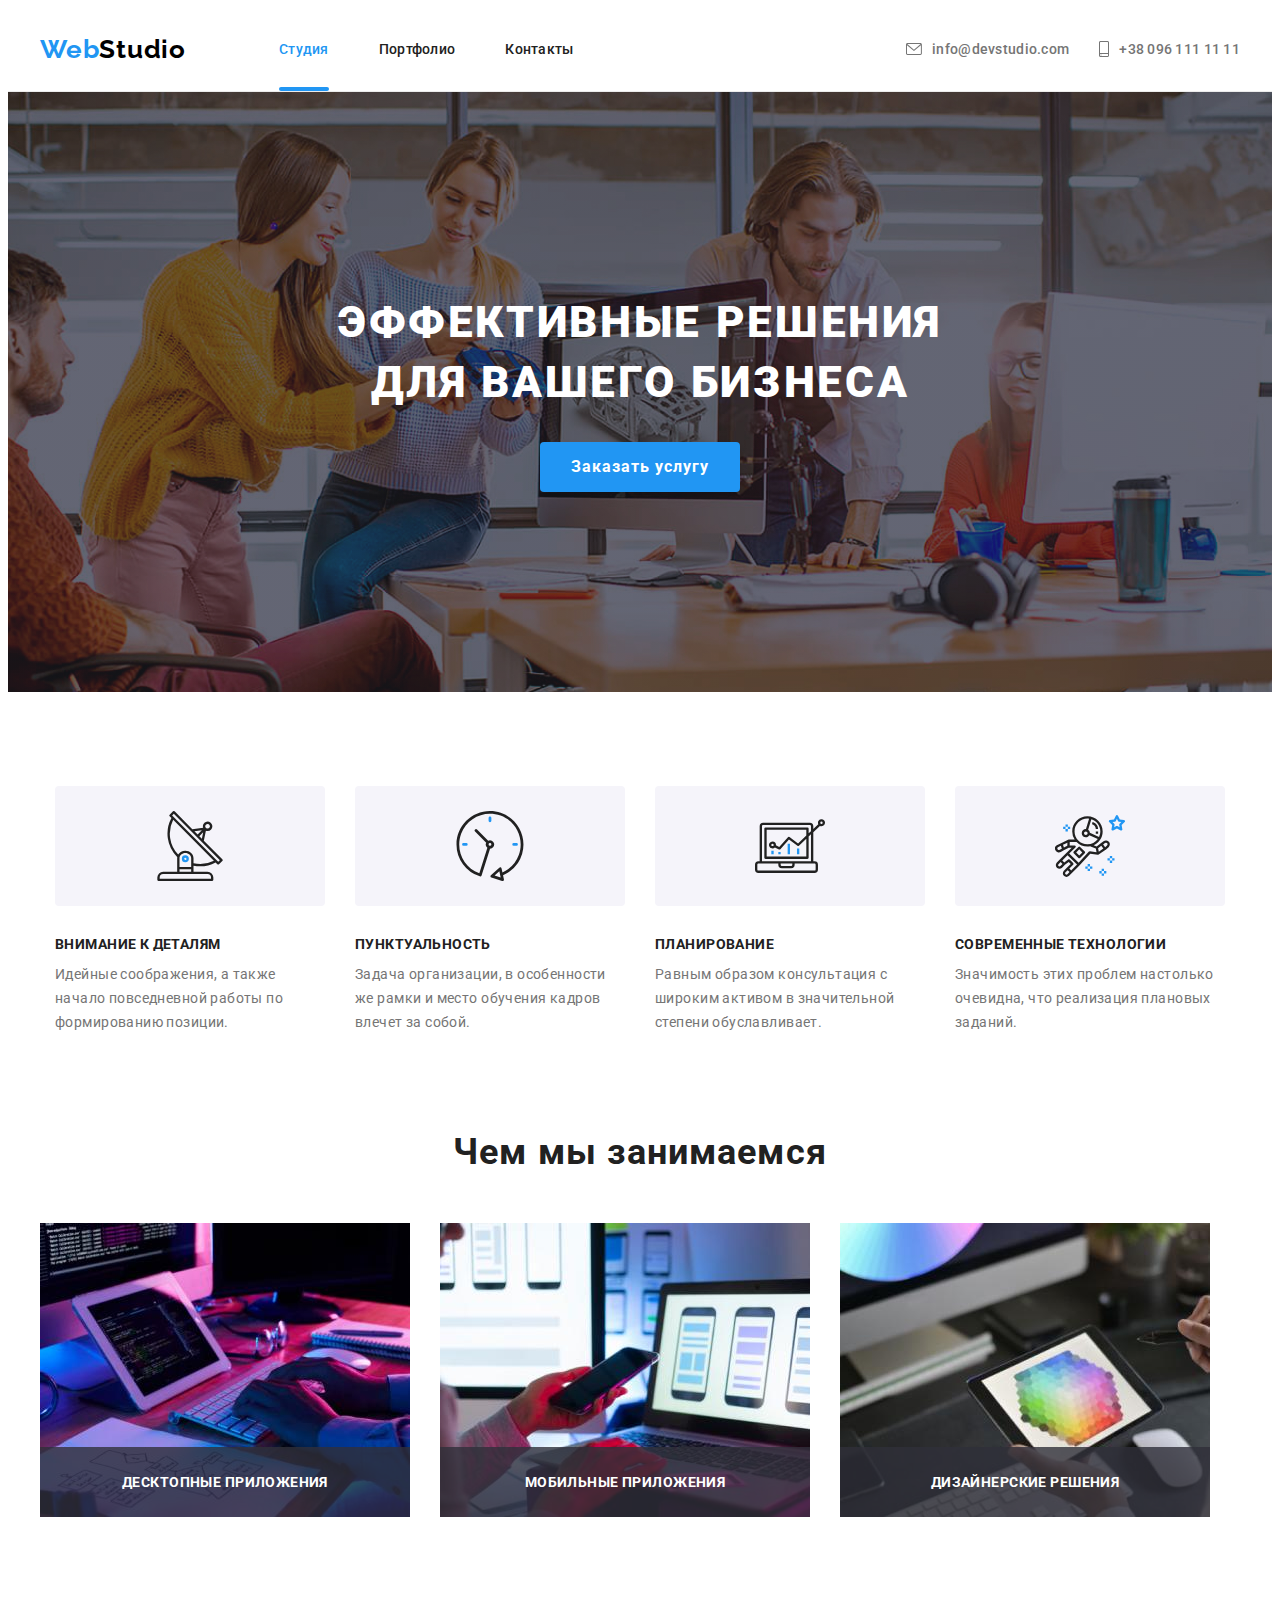
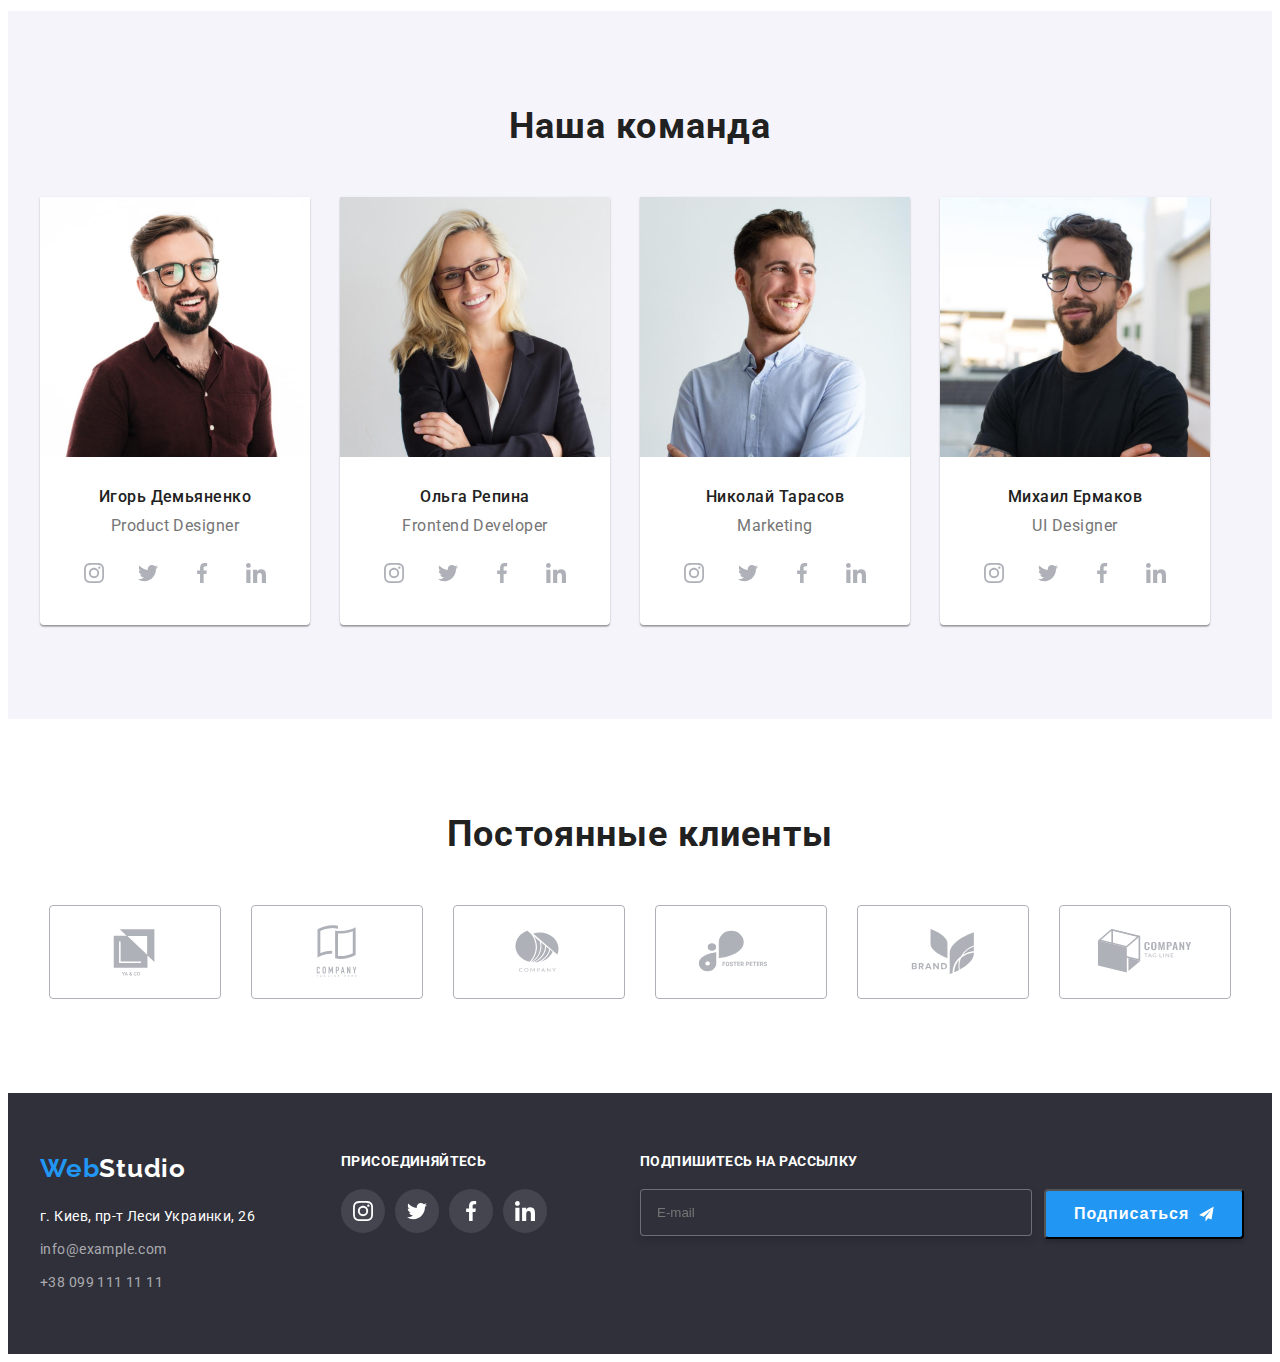
==== index.html @ 63d99872 "Initial commit" ====
<!DOCTYPE html>
<html lang="ru">
  <head>
    <meta charset="UTF-8" />
    <meta http-equiv="X-UA-Compatible" content="IE=edge" />
    <meta name="viewport" content="width=device-width, initial-scale=1.0" />
    <!--Normalize start-->
    <link
      rel="stylesheet"
      href="https://cdnjs.cloudflare.com/ajax/libs/modern-normalize/1.1.0/modern-normalize.min.css"
      integrity="sha512-wpPYUAdjBVSE4KJnH1VR1HeZfpl1ub8YT/NKx4PuQ5NmX2tKuGu6U/JRp5y+Y8XG2tV+wKQpNHVUX03MfMFn9Q=="
      crossorigin="anonymous"
      referrerpolicy="no-referrer"
    />
    <!--Normalize end-->
    <!--Fonts start-->
    <link rel="preconnect" href="https://fonts.googleapis.com" />
    <link rel="preconnect" href="https://fonts.gstatic.com" crossorigin />
    <link
      href="https://fonts.googleapis.com/css2?family=Raleway:wght@700&family=Roboto:wght@400;500;700;900&display=swap"
      rel="stylesheet"
    />
    <link rel="stylesheet" href="./css/styles.css" />
    <!--Fonts end-->
    <title>Студия</title>
  </head>

  <body data-page>
    <header class="header" data-header>
      <div class="container header-container">
        <!--Шапка сайта-->
        <a class="logo link" href=""
          ><span>Web</span><span class="header-logo-cl">Studio</span></a
        >

        <nav class="header-nav">
          <ul class="header-list list">
            <li class="header-item">
              <a class="header-link header-link-current link" href="#studio"
                >Студия</a
              >
            </li>
            <li class="header-item">
              <a class="header-link link" href="./portfolio.html">Портфолио</a>
            </li>
            <li class="header-item">
              <a class="header-link link" href="#contacts">Контакты</a>
            </li>
          </ul>
        </nav>

        <ul class="header-cont-list list">
          <li class="contact item">
            <a
              href="mailto:info@devstudio.com"
              class="contact link header-link"
            >
              <svg class="header-mail-icon" width="16" height="12">
                <use href="./images/icons..svg#mail"></use>
              </svg>
              info@devstudio.com
            </a>
          </li>

          <li class="contact item">
            <a href="tel:++380961111111" class="contact link header-link">
              <svg class="header-mail-icon" width="10" height="16">
                <use href="./images/icons..svg#phone"></use>
              </svg>
              +38 096 111 11 11
            </a>
          </li>
        </ul>
      </div>
    </header>

    <!-- уникальный контент сайта -->
    <main>
      <!--Секция Герой-->
      <section class="hero">
        <div class="container hero-container">
          <h1 class="main-title" id="studio">
            Эффективные решения <br />
            для вашего бизнеса
          </h1>
          <button class="hero-btn btn" type="button" data-modal-open>
            Заказать услугу
          </button>
        </div>
      </section>

      <section class="peculiarities">
        <div class="container peculiarities-container">
          <h2 class="peculiarities-title visually-hidden" id="portfolio">
            Список отличий
          </h2>

          <!-- Иконки -->
          <ul class="list peculiarities-list-icon">
            <li class="peculiarities-item-icon">
              <a
                class="link peculiarities-link"
                href=""
                target="_blank"
                rel="noopener noreferrer"
                aria-label="antenna"
              >
                <svg class="peculiarities-icon" width="70" height="70">
                  <use href="./images/icons..svg#antenna"></use>
                </svg>
              </a>

              <div class="peculiartes-item-txt">
                <h3 class="peculiarities-subtitle">Внимание к деталям</h3>
                <p class="peculiarities-desc">
                  Идейные соображения, а также начало повседневной работы по
                  формированию позиции.
                </p>
              </div>
            </li>

            <li class="peculiarities-item-icon">
              <a
                class="link peculiarities-link"
                href=""
                target="_blank"
                rel="noopener noreferrer"
                aria-label="clock"
              >
                <svg class="peculiarities-icon" width="70" height="70">
                  <use href="./images/icons..svg#clock"></use>
                </svg>
              </a>

              <div class="peculiartes-item-txt">
                <h3 class="peculiarities-subtitle">Пунктуальность</h3>
                <p class="peculiarities-desc">
                  Задача организации, в особенности же рамки и место обучения
                  кадров влечет за собой.
                </p>
              </div>
            </li>

            <li class="peculiarities-item-icon">
              <a
                class="link peculiarities-link"
                href=""
                target="_blank"
                rel="noopener noreferrer"
                aria-label="diagram"
              >
                <svg class="peculiarities-icon" width="70" height="70">
                  <use href="./images/icons..svg#diagram"></use>
                </svg>
              </a>

              <div class="peculiartes-item-txt">
                <h3 class="peculiarities-subtitle">Планирование</h3>
                <p class="peculiarities-desc">
                  Равным образом консультация с широким активом в значительной
                  степени обуславливает.
                </p>
              </div>
            </li>

            <li class="peculiarities-item-icon">
              <a
                class="link peculiarities-link"
                href=""
                target="_blank"
                rel="noopener noreferrer"
                aria-label="astronaut"
              >
                <svg class="peculiarities-icon" width="70" height="70">
                  <use href="./images/icons..svg#astronaut"></use>
                </svg>
              </a>

              <div>
                <ul
                  class="peculiartes-item-txt peculiarities-list list peculiarities-item"
                >
                  <li class="peculiarities-item">
                    <h3 class="peculiarities-subtitle">
                      Современные технологии
                    </h3>
                    <p class="peculiarities-desc">
                      Значимость этих проблем настолько очевидна, что реализация
                      плановых заданий.
                    </p>
                  </li>
                </ul>
              </div>
            </li>
          </ul>
          <!-- Иконки -->

          <ul class="peculiarities-list list">
            <li class="peculiarities-item"></li>
            <li class="peculiarities-item"></li>
            <li class="peculiarities-item"></li>
            <li class="peculiarities-item"></li>
          </ul>
        </div>
      </section>

      <section class="about">
        <div class="container">
          <h2 class="about-title">Чем мы занимаемся</h2>

          <ul class="about-list list">
            <li class="about-item">
              <a href="">
                <img
                  class="about-img"
                  src="./images/img_1.jpg"
                  alt="мужские руки пишут код програмирования на планшете с помощью клавиатуры"
                  width="370"
                />

                <div class="about-overlay">
                  <p class="about-overlay-text">ДЕСКТОПНЫЕ ПРИЛОЖЕНИЯ</p>
                </div>
              </a>
            </li>
            <li class="about-item">
              <a href="">
                <img
                  class="about-img"
                  src="./images/img_2.jpg"
                  alt="девушка держит телефон и проверяет адптивность мобильного приложения"
                  width="370"
                />

                <div class="about-overlay">
                  <p class="about-overlay-text">МОБИЛЬНЫЕ ПРИЛОЖЕНИЯ</p>
                </div>
              </a>
            </li>
            <li class="about-item">
              <a href="">
                <img
                  class="about-img"
                  src="./images/img_3.jpg"
                  alt="женские руки держат планшет с отображением на экране цветовой гаммы"
                  width="370"
                />

                <div class="about-overlay">
                  <p class="about-overlay-text">ДИЗАЙНЕРСКИЕ РЕШЕНИЯ</p>
                </div>
              </a>
            </li>
          </ul>
        </div>
      </section>
    </main>

    <!--Наша команда-->
    <section class="team">
      <div class="container">
        <h2 class="team-title" id="contacts">Наша команда</h2>
        <ul class="team-list list">
          <li class="team-item">
            <img
              class="team-img"
              src="./images/igor_demianenko.jpg"
              alt="Мужчина с темными волосами с  бородой и в очках в красной рубашке"
              width="270"
            />
            <div class="team-item-txt">
              <h3 class="team-subtitle">Игорь Демьяненко</h3>
              <p class="team-desc" lang="en">Product Designer</p>
              <ul class="socials list">
                <li class="socials-item">
                  <a
                    class="socials-link link"
                    href=""
                    target="_blank"
                    rel="noopener noreferrer"
                    aria-label="instagram"
                  >
                    <svg class="socials-icon" width="20" height="20">
                      <use href="./images/icons..svg#instagram"></use>
                    </svg>
                  </a>
                </li>
                <li class="socials-item">
                  <a
                    class="socials-link link"
                    href=""
                    target="_blank"
                    rel="noopener noreferrer"
                    aria-label="twitter"
                  >
                    <svg class="socials-icon" width="20" height="20">
                      <use href="./images/icons..svg#twitter"></use>
                    </svg>
                  </a>
                </li>
                <li class="socials-item">
                  <a
                    class="socials-link link"
                    href=""
                    target="_blank"
                    rel="noopener noreferrer"
                    aria-label="facebook"
                  >
                    <svg class="socials-icon" width="20" height="20">
                      <use href="./images/icons..svg#facebook"></use>
                    </svg>
                  </a>
                </li>
                <li class="socials-item">
                  <a
                    class="socials-link link"
                    href=""
                    target="_blank"
                    rel="noopener noreferrer"
                    aria-label="linkedin"
                  >
                    <svg class="socials-icon" width="20" height="20">
                      <use href="./images/icons..svg#linkedin"></use>
                    </svg>
                  </a>
                </li>
              </ul>
            </div>
          </li>
          <li class="team-item">
            <img
              class="team-img"
              src="./images/olga_repina.jpg"
              alt="Красивая девушка блондинка в очках и в черном пиджаке"
              width="270"
            />
            <div class="team-item-txt">
              <h3 class="team-subtitle">Ольга Репина</h3>
              <p class="team-desc" lang="en">Frontend Developer</p>
              <ul class="socials list">
                <li class="socials-item">
                  <a
                    class="socials-link link"
                    href=""
                    target="_blank"
                    rel="noopener noreferrer"
                    aria-label="instagram"
                  >
                    <svg class="socials-icon" width="20" height="20">
                      <use href="./images/icons..svg#instagram"></use>
                    </svg>
                  </a>
                </li>
                <li class="socials-item">
                  <a
                    class="socials-link link"
                    href=""
                    target="_blank"
                    rel="noopener noreferrer"
                    aria-label="twitter"
                  >
                    <svg class="socials-icon" width="20" height="20">
                      <use href="./images/icons..svg#twitter"></use>
                    </svg>
                  </a>
                </li>
                <li class="socials-item">
                  <a
                    class="socials-link link"
                    href=""
                    target="_blank"
                    rel="noopener noreferrer"
                    aria-label="facebook"
                  >
                    <svg class="socials-icon" width="20" height="20">
                      <use href="./images/icons..svg#facebook"></use>
                    </svg>
                  </a>
                </li>
                <li class="socials-item">
                  <a
                    class="socials-link link"
                    href=""
                    target="_blank"
                    rel="noopener noreferrer"
                    aria-label="linkedin"
                  >
                    <svg class="socials-icon" width="20" height="20">
                      <use href="./images/icons..svg#linkedin"></use>
                    </svg>
                  </a>
                </li>
              </ul>
            </div>
          </li>

          <li class="team-item">
            <img
              class="team-img"
              src="./images/nikoly_tarasov.jpg"
              alt="Мужчина с темными волосами в светлой рубашке "
              width="270"
            />
            <div class="team-item-txt">
              <h3 class="team-subtitle">Николай Тарасов</h3>
              <p class="team-desc" lang="en">Marketing</p>
              <ul class="socials list">
                <li class="socials-item">
                  <a
                    class="socials-link link"
                    href=""
                    target="_blank"
                    rel="noopener noreferrer"
                    aria-label="instagram"
                  >
                    <svg class="socials-icon" width="20" height="20">
                      <use href="./images/icons..svg#instagram"></use>
                    </svg>
                  </a>
                </li>
                <li class="socials-item">
                  <a
                    class="socials-link link"
                    href=""
                    target="_blank"
                    rel="noopener noreferrer"
                    aria-label="twitter"
                  >
                    <svg class="socials-icon" width="20" height="20">
                      <use href="./images/icons..svg#twitter"></use>
                    </svg>
                  </a>
                </li>
                <li class="socials-item">
                  <a
                    class="socials-link link"
                    href=""
                    target="_blank"
                    rel="noopener noreferrer"
                    aria-label="facebook"
                  >
                    <svg class="socials-icon" width="20" height="20">
                      <use href="./images/icons..svg#facebook"></use>
                    </svg>
                  </a>
                </li>
                <li class="socials-item">
                  <a
                    class="socials-link link"
                    href=""
                    target="_blank"
                    rel="noopener noreferrer"
                    aria-label="linkedin"
                  >
                    <svg class="socials-icon" width="20" height="20">
                      <use href="./images/icons..svg#linkedin"></use>
                    </svg>
                  </a>
                </li>
              </ul>
            </div>
          </li>

          <li class="team-item">
            <img
              class="team-img"
              src="./images/mikhail_ermakov.jpg"
              alt="Мужчина с темными волосами с  бородой и в очках в черной футболке"
              width="270"
            />
            <div class="team-item-txt">
              <h3 class="team-subtitle">Михаил Ермаков</h3>
              <p class="team-desc" lang="en">UI Designer</p>
              <ul class="socials list">
                <li class="socials-item">
                  <a
                    class="socials-link link"
                    href=""
                    target="_blank"
                    rel="noopener noreferrer"
                    aria-label="instagram"
                  >
                    <svg class="socials-icon" width="20" height="20">
                      <use href="./images/icons..svg#instagram"></use>
                    </svg>
                  </a>
                </li>
                <li class="socials-item">
                  <a
                    class="socials-link link"
                    href=""
                    target="_blank"
                    rel="noopener noreferrer"
                    aria-label="twitter"
                  >
                    <svg class="socials-icon" width="20" height="20">
                      <use href="./images/icons..svg#twitter"></use>
                    </svg>
                  </a>
                </li>
                <li class="socials-item">
                  <a
                    class="socials-link link"
                    href=""
                    target="_blank"
                    rel="noopener noreferrer"
                    aria-label="facebook"
                  >
                    <svg class="socials-icon" width="20" height="20">
                      <use href="./images/icons..svg#facebook"></use>
                    </svg>
                  </a>
                </li>
                <li class="socials-item">
                  <a
                    class="socials-link link"
                    href=""
                    target="_blank"
                    rel="noopener noreferrer"
                    aria-label="linkedin"
                  >
                    <svg class="socials-icon" width="20" height="20">
                      <use href="./images/icons..svg#linkedin"></use>
                    </svg>
                  </a>
                </li>
              </ul>
            </div>
          </li>
        </ul>
      </div>
    </section>

    <!-- Клиенты -->

    <section class="clients">
      <div class="container container-clients">
        <h2 class="clients">Постоянные клиенты</h2>
        <ul class="list clients-list">
          <li class="clients-item">
            <a
              class="link clients-link"
              href=""
              target="_blank"
              rel="noopener noreferrer"
              aria-label="logo-1"
            >
              <svg class="clients-icon" width="106" height="60">
                <use href="./images/icons..svg#logo-1"></use>
              </svg>
            </a>
          </li>
          <li class="clients-item">
            <a
              class="link clients-link"
              href=""
              target="_blank"
              rel="noopener noreferrer"
              aria-label="logo-2"
            >
              <svg class="clients-icon" width="106" height="60">
                <use href="./images/icons..svg#logo-2"></use>
              </svg>
            </a>
          </li>
          <li class="clients-item">
            <a
              class="link clients-link"
              href=""
              target="_blank"
              rel="noopener noreferrer"
              aria-label="logo-3"
            >
              <svg class="clients-icon" width="106" height="60">
                <use href="./images/icons..svg#logo-3"></use>
              </svg>
            </a>
          </li>
          <li class="clients-item">
            <a
              class="link clients-link"
              href=""
              target="_blank"
              rel="noopener noreferrer"
              aria-label="logo-4"
            >
              <svg class="clients-icon" width="106" height="60">
                <use href="./images/icons..svg#logo-4"></use>
              </svg>
            </a>
          </li>
          <li class="clients-item">
            <a
              class="link clients-link"
              href=""
              target="_blank"
              rel="noopener noreferrer"
              aria-label="logo-5"
            >
              <svg class="clients-icon" width="106" height="60">
                <use href="./images/icons..svg#logo-5"></use>
              </svg>
            </a>
          </li>
          <li class="clients-item">
            <a
              class="link clients-link"
              href=""
              target="_blank"
              rel="noopener noreferrer"
              aria-label="logo-6"
            >
              <svg class="clients-icon" width="106" height="60">
                <use href="./images/icons..svg#logo-6"></use>
              </svg>
            </a>
          </li>
        </ul>
      </div>
    </section>

    <footer class="footer">
      <div class="container footer-section">
        <div>
          <a class="footer-logo link" href=""
            ><span>Web</span><span class="footer-logo-cl">Studio</span></a
          >
          <address class="footer-list">
            <a
              class="footer-link link"
              href="https://goo.gl/maps/1XbCnB5rJUPerfFG8"
              target="_blank"
              rel="noopener noreferrer"
              title="Увидеть на гугл карте"
              >г. Киев, пр-т Леси Украинки, 26</a
            >

            <div class="footer-mail">
              <a
                class="link footer-mail-margin"
                href="mailto:info@example.com"
                title="Отправить электронное письмо"
                >info@example.com</a
              >
            </div>

            <a
              class="footer-phone link"
              href="tel:++380991111111"
              title="Позвонить"
              >+38 099 111 11 11</a
            >
          </address>
        </div>

        <div class="join">
          <p class="join-txt">Присоединяйтесь</p>

          <div class="footer-icon">
            <ul class="socials list">
              <li class="socials-item">
                <a
                  class="footer-socials-link link"
                  href=""
                  target="_blank"
                  rel="noopener noreferrer"
                  aria-label="instagram"
                >
                  <svg class="footer-socials-icon" width="20" height="20">
                    <use href="./images/icons..svg#instagram"></use>
                  </svg>
                </a>
              </li>
              <li class="socials-item">
                <a
                  class="footer-socials-link socials-twitter link"
                  href=""
                  target="_blank"
                  rel="noopener noreferrer"
                  aria-label="twitter"
                >
                  <svg class="socials-icon" width="20" height="20">
                    <use href="./images/icons..svg#twitter"></use>
                  </svg>
                </a>
              </li>
              <li class="socials-item">
                <a
                  class="footer-socials-link link"
                  href=""
                  target="_blank"
                  rel="noopener noreferrer"
                  aria-label="facebook"
                >
                  <svg class="socials-icon" width="20" height="20">
                    <use href="./images/icons..svg#facebook"></use>
                  </svg>
                </a>
              </li>
              <li class="socials-item">
                <a
                  class="footer-socials-link link"
                  href=""
                  target="_blank"
                  rel="noopener noreferrer"
                  aria-label="linkedin"
                >
                  <svg class="socials-icon" width="20" height="20">
                    <use href="./images/icons..svg#linkedin"></use>
                  </svg>
                </a>
              </li>
            </ul>
          </div>
        </div>

        <form class="footer-subscribe-main">
          <p class="subscribe-text">Подпишитесь на рассылку</p>
          <span class="footer-subscribe-wrp">
            <label class="footer-subscribe-label">
              <input
                class="footer-subscribe-input"
                type="email"
                placeholder="E-mail"
              />
            </label>
            <button class="footer-btn" type="submit">
              Подписаться
              <svg class="footer-sibcribe-icon" width="24" height="24">
                <use href="./images/icons..svg#telegram"></use>
              </svg>
            </button>
          </span>
        </form>
      </div>
    </footer>

    <!-- Modal window -->
    <div class="backdrop is-hidden" data-modal>
      <div class="modal">
        <button class="modal-btn" type="button" data-modal-close>
          <svg class="modal-btn-icon" width="18" height="18">
            <use href="./images/icons..svg#icon-close"></use>
          </svg>
        </button>

        <form class="register-form">
          <strong class="register-form-title"
            >Оставьте свои данные, мы вам перезвоним</strong
          >
          <div class="register-form-group" role="group">
            <label class="register-form-wrap">
              <span class="register-form-label">Имя</span>
              <input class="register-form-input" type="text" />
              <svg class="register-form-icon" width="18" height="18">
                <use href="./images/icons..svg#person"></use>
              </svg>
            </label>
            <label class="register-form-wrap">
              <span class="register-form-label">Телефон</span>
              <input class="register-form-input" type="tel" />
              <svg class="register-form-icon" width="18" height="18">
                <use href="./images/icons..svg#phone-black"></use>
              </svg>
            </label>
            <label class="register-form-wrap">
              <span class="register-form-label">Почта</span>
              <input class="register-form-input" type="email" />
              <svg class="register-form-icon" width="18" height="18">
                <use href="./images/icons..svg#email-icon"></use>
              </svg>
            </label>

            <label class="register-form-wrap">
              <span class="register-form-label">Комментарий</span>
              <textarea
                class="register-form-message"
                name=""
                rows="5"
                placeholder="Введите текст"
              ></textarea>
            </label>
          </div>

          <label class="register-form-agreement">
            <input
              class="register-checkbox visually-hidden"
              type="checkbox"
              name="agreement"
            />
            <svg class="register-icon" width="16" height="15">
              <use
                class="register-icon-uncheck"
                href="./images/icons..svg#uncheck"
              ></use>
              <use
                class="register-icon-check"
                href="./images/icons..svg#icon-check"
              ></use>
            </svg>
            <span class="register-form-agreement-text"
              >Соглашаюсь с рассылкой и принимаю
              <a class="register-form-agreement-link" href=""
                >Условия договора</a
              >
            </span>
          </label>

          <button class="register-form-btn" type="submit">Отправить</button>
        </form>
      </div>
    </div>

    <script src="./js/header-scroll.js"></script>
    <script src="./js/modal.js"></script>
  </body>
</html>
---- css/styles.css ----
:root {
    /*fonts*/
    --main-font: 'Roboto', sans-serif;
    --secondary-font: 'Raleway', sans-serif;

    /*text colors*/
    --main-txt-cl: #212121;
    --contct-txt-cl: #757575;
    --acceny-txt-cl: #2196F3;
    --white-txt-cl: #FFFFFF;
    --txt-logo-cl: #000000;

    /*bg colors*/
    --dark-bg-cl: #2F303A;
    --ligh-bg-cl: #F5F4FA;
    --btn-bg-hover-cl: #188CE8;
    --card-bg: #EEEEEE;
    --modal-form-bg: #FFFFFF;

    /*others*/
    --columns-cl: #7000FF;
    --cards-cl: #FFFFFF;
    --line-cl: #ECECEC;
}

body {
    font-family: var(--main-font);
    font-size: 14px;
    line-height: 1.15;
    color: var(--main-txt-cl)
}

.no-scroll {
    overflow: hidden;
}

/* reset styles */
h1,
h2,
h3,
h4,
h5,
h6,
p,
ul {
    margin: 0;
}

.link {
    text-decoration: none;
    color: currentColor;
}

.list {
    list-style: none;
    padding: 0;
    margin: 0;
}

/* base styles */

.container {
    width: 1200px;
    padding-left: 15px;
    padding-right: 15px;
    margin-left: auto;
    margin-right: auto;
}


.btn {

    font-family: inherit;
    font-weight: 700;
    font-size: 16px;
    line-height: calc(30 /12);
    display: flex;
    align-items: center;
    text-align: center;
    letter-spacing: 0.06em;
    color: var(--white-txt-cl);
    cursor: pointer;

    transition-property: color, background-color, shadow;
    transition-duration: 250ms;
    transition-timing-function: cubic-bezier(0.4, 0, 0.2, 1);
    transition-delay: 0s;
}


/* Header section */
.header {
    border-bottom: 1px solid var(--line-cl)
}

.header-container {
    display: flex;
    align-items: center;
}

.logo {
    margin-right: 93px;
}

.header-nav {
    margin-right: auto;
}

.header-list,
.header-cont-list {
    display: flex;
    gap: 50px;

}

.header-logo-cl {
    color: var(--txt-logo-cl);
}

.logo,
.footer-logo {
    font-family: var(--secondary-font);
    font-weight: 700;
    font-size: 26px;
    line-height: calc(31 / 26);
    letter-spacing: 0.03em;
    color: var(--acceny-txt-cl);
}

.header-nav,
.header-list,
.header-cont-list {
    font-weight: 500;
    font-size: 14px;
    line-height: calc(16 / 14);
    letter-spacing: 0.02em;
}

.header-link,
.header-phone,
.header-mail {
    display: inline-block;
    padding-top: 32px;
    padding-bottom: 32px;
    font-weight: 500;
    font-size: 14px;
    line-height: calc(16 / 12);
    letter-spacing: 0.02em;
    color: var(--main-txt-cl);

    transition-property: background-color;
    transition-duration: 250ms;
    transition-timing-function: cubic-bezier(0.4, 0, 0.2, 1);
    transition-delay: 0s;
}

.header-phone,
.header-mail {
    color: #757575;
    padding-top: 32px;
    padding-bottom: 32px;

}

.header-mail {
    margin-right: 50px;
}

.header-mail:last-child {
    margin-right: 0px;
}

.header-mail-link {
    display: flex;
    align-items: center;
    justify-content: center;

}

.header-mail-container {
    display: flex;
}

.mail-icon {
    display: flex;
    align-items: center;
    justify-content: center;
}

.mail-txt {
    display: flex;
    margin-left: 10px;
}

.header-phone-icon {
    display: flex;
    align-items: center;
    justify-content: center;
}

.header-phone-txt {
    display: flex;
    margin-left: 10px;
}

.header-phone-container {
    display: flex;
}


.header-link:hover,
.header-link:focus {
    color: #2196F3;
}

.header-cont-list {
    display: flex;
    align-items: center;
    justify-content: center;
    gap: 30px;
}

.contact {
    display: flex;
    align-items: center;
    justify-content: center;

    color: #757575;

    transition-property: color;
    transition-duration: 250ms;
    transition-timing-function: cubic-bezier(0.4, 0, 0.2, 1);
    transition-delay: 0s;

}

.header-mail-icon {
    margin-right: 10px;
    fill: currentColor;

}

.contact:hover,
.contact:focus,
.header-mail-icon:hover,
.header-mail-icon:focus {
    color: var(--acceny-txt-cl);
}

.header-mail-icon:hover,
.header-mail-icon:focus {
    fill: var(--acceny-txt-cl);
}

.header-link-current {
    position: relative;
    color: var(--acceny-txt-cl);
}

.header-link-current::after {
    content: "";
    position: absolute;
    bottom: 0;
    left: 0;

    display: block;
    width: 100%;
    height: 4px;

    background: #2196F3;
    border-radius: 2px;
}


/* Hero section */

.hero {
    max-width: 1600px;
    margin-left: auto;
    margin-right: auto;
    background-image: linear-gradient(to right, rgba(47, 48, 58, 0.4), rgba(47, 48, 58, 0.4)), url(../images/hero/background.jpg);

    background-repeat: no-repeat;
    background-position: center;

    padding-top: 200px;
    padding-bottom: 200px;
}



.hero-container {
    left: 0px;
    top: 80px;
}

.hero,
.footer {
    background-color: var(--dark-bg-cl);

    transition-property: background-color;
    transition-duration: 250ms;
    transition-timing-function: cubic-bezier(0.4, 0, 0.2, 1);
    transition-delay: 0s;
}


.main-title {
    font-weight: 900;
    font-size: 44px;
    line-height: calc(60 / 44);
    /* or 136% */
    text-align: center;
    letter-spacing: 0.06em;
    text-transform: uppercase;
    color: var(--white-txt-cl);
    margin-bottom: 30px;

}

.hero-btn {
    min-width: 200px;
    min-height: 50px;
    font-family: var(--main-font);
    font-weight: 700;
    font-size: 16px;
    line-height: calc(30 / 16);
    background: var(--acceny-txt-cl);
    color: var(--white-txt-cl);
    box-shadow: 0px 4px 4px rgba(0, 0, 0, 0.15);
    border-radius: 4px;
    border: none;


    display: block;
    margin: 0 auto;

    transition-property: color, background-color, shadow;
    transition-duration: 250ms;
    transition-timing-function: cubic-bezier(0.4, 0, 0.2, 1);
    transition-delay: 0s;
}

.hero-btn:hover,
.hero-btn:focus {
    background-color: var(--btn-bg-hover-cl);
}

/* Peculiarities */

.peculiarities {
    padding-top: 94px;
}

.peculiartes-item-txt {
    margin-top: 30px;
}

.peculiarities-list-icon {
    display: flex;
    align-items: center;
    justify-content: center;
    gap: 30px;

}

.peculiarities-link {
    display: flex;
    align-items: center;
    justify-content: center;
    width: 270px;
    height: 120px;

    border-radius: 4px;
    color: #AFB1B8;
    background-color: #F5F4FA;
}


/* Конец Отличий */



.container-clients {
    margin-top: 94px;
    margin-bottom: 94px;

}


.clients {
    font-weight: 700;
    font-size: 36px;
    line-height: calc(42 / 36);
    text-align: center;
    letter-spacing: 0.03em;
    color: var(--main-txt-cl);
}


.clients-list {
    display: flex;
    align-items: center;
    justify-content: center;
    gap: 30px;
    margin-top: 50px;
}



.clients-link {
    display: flex;
    align-items: center;
    justify-content: center;
    width: 170px;
    height: 92px;
    border: 1px solid #AFB1B8;
    border-radius: 4px;
    color: #AFB1B8;
    background-color: E5E5E5;

    transition-property: color;
    transition-duration: 250ms;
    transition-timing-function: cubic-bezier(0.4, 0, 0.2, 1);
    transition-delay: 0s;
}

.clients-link:hover,
.clients-link:focus {
    color: #2196F3;
    border-color: #2196F3;
    fill: #2196F3;
}


.peculiarities-list {
    display: flex;
    gap: 30px;
    flex-basis: 270px;
}


.peculiarities-subtitle {
    width: 270px;
    font-weight: 700;
    font-size: 14px;
    line-height: calc(16 / 14);
    letter-spacing: 0.03em;
    text-transform: uppercase;
    color: var(--main-txt-cl);
    margin-bottom: 10px;
}


.peculiarities-desc {
    width: 270px;
    height: 75px;
    font-size: 14px;
    line-height: calc(24/14);
    /* or 171% */
    letter-spacing: 0.03em;
    color: var(--contct-txt-cl);
}

/*About*/

.about {
    padding-top: 94px;
    padding-bottom: 94px;
}

.about-title {
    font-weight: 700;
    font-size: 36px;
    line-height: calc(42 / 36);
    text-align: center;
    letter-spacing: 0.03em;
    color: var(--main-txt-cl)
}

.about-list {
    display: flex;
}

.about-list,
.about-item:not(:last-child) {
    gap: 30px;
}

.about-list,
.about-item {
    position: relative;
}


.about-list .about-overlay {
    display: flex;
    align-items: center;
    justify-content: center;

    position: absolute;
    bottom: 0;


    width: 370px;
    min-height: 70px;

    background: rgba(47, 48, 58, 0.8);
}

.about-list {
    display: flex;
    /* gap: 30px; */
    margin-top: 50px;
}

.about-img,
.team-img,
.examples-img {
    display: block;
}

.about-overlay {
    display: flex;
    align-items: center;
    justify-content: center;

    width: 370px;
    min-height: 70px;

    position: absolute;


    background: rgba(47, 48, 58, 0.8);

}

.about-overlay-text {
    font-family: 'Roboto';
    font-style: normal;
    font-weight: 700;
    font-size: 14px;
    line-height: calc(16 / 14);
    letter-spacing: 0.03em;
    color: #FFFFFF;
}

/* Team*/

.team {
    background-color: var(--ligh-bg-cl);
    padding-top: 94px;
    padding-bottom: 94px;
}


.team-list {
    margin-top: 50px;
    display: flex;
    gap: 30px;
}

.team-item {
    box-shadow: 0px 1px 3px rgba(0, 0, 0, 0.12), 0px 1px 1px rgba(0, 0, 0, 0.14), 0px 2px 1px rgba(0, 0, 0, 0.2);
    border-radius: 0px 0px 4px 4px;
}


.team-item:nth-child(1) {
    background-color: var(--cards-cl);
    width: 270px;

}

.team-item:nth-child(2) {
    background-color: var(--cards-cl);
    width: 270px;
}

.team-item:nth-child(2) {
    background-color: var(--cards-cl);
    width: 270px;
}

.team-item:nth-child(3) {
    background-color: var(--cards-cl);
    width: 270px;
}

.team-item:nth-child(4) {
    background-color: var(--cards-cl);
    width: 270px;
}

.team-item-txt {
    padding-top: 30px;
    padding-bottom: 30px;

}


.team-title {
    font-weight: 700;
    font-size: 36px;
    line-height: calc(42 / 36);
    text-align: center;
    letter-spacing: 0.03em;
    color: var(--main-txt-cl);
}

.team-img {
    display: block;
}

.team-subtitle {
    font-weight: 500;
    font-size: 16px;
    line-height: calc(19 / 16);
    text-align: center;
    letter-spacing: 0.03em;
    color: var(--main-txt-cl);

}

.team-desc {
    margin-bottom: 16px;
    font-size: 16px;
    line-height: calc(19 / 16);
    text-align: center;
    letter-spacing: 0.03em;
    color: var(--contct-txt-cl);
    padding-top: 10px;
}


/* Clients */
.container-clients {
    margin-top: 94px;
    margin-bottom: 94px;

}


.clients {
    font-weight: 700;
    font-size: 36px;
    line-height: calc(42 / 36);
    text-align: center;
    letter-spacing: 0.03em;
    color: var(--main-txt-cl);
}


.clients-list {
    display: flex;
    align-items: center;
    justify-content: center;
    gap: 30px;
    margin-top: 50px;
}



.clients-link {
    display: flex;
    align-items: center;
    justify-content: center;
    width: 170px;
    height: 92px;
    border: 1px solid #AFB1B8;
    border-radius: 4px;
    fill: currentColor;

    transition-property: color;
    transition-duration: 250ms;
    transition-timing-function: cubic-bezier(0.4, 0, 0.2, 1);
    transition-delay: 0s;
}

.clients-link:hover,
.clients-link:focus {
    color: #2196F3;
    border-color: #2196F3;

}

/* Footer*/

.footer {
    padding-top: 60px;
    padding-bottom: 60px;
}

.footer-section {
    display: flex;
}

.footer-logo {
    padding-top: 60px;

}

.footer-logo-cl {
    color: var(--white-txt-cl);
}

.footer-list {
    width: 231px;
    font-family: var(--main-font);
    font-style: normal;
    font-size: 14px;
    line-height: calc(24 / 14);
    letter-spacing: 0.03em;
    color: rgba(255, 255, 255, 0.6);
    margin-top: 20px;
}


.footer-mail {
    margin-top: 9px;
    margin-bottom: 9px;
}

.footer-link {
    color: var(--white-txt-cl);
    font-size: 14px;
    line-height: calc(24 / 14);
    /* or 171% */
    letter-spacing: 0.03em;
    color: var(--white-txt-cl);
}


.footer-container {
    display: flex;
    align-items: center;
    justify-content: center;
}

.join {
    margin-left: 70px;
}

.join-txt, .subscribe-text {
    font-family: 'Roboto';
    font-style: normal;
    font-weight: 700;
    font-size: 14px;
    line-height: calc(16 / 14);
    letter-spacing: 0.03em;
    text-transform: uppercase;
    color: var(--white-txt-cl);

    text-transform: uppercase;
}

.footer-socials {
    margin-top: 20px;
}


.socials {
    display: flex;
    align-items: center;
    justify-content: center;
    gap: 10px;

}

.footer-icon {
    margin-top: 20px;
    gap: 10px;
}



.footer-socials-link {
    display: flex;
    align-items: center;
    justify-content: center;
    width: 44px;
    height: 44px;
    color: #FFFFFF;
    background-color: rgba(255, 255, 255, 0.1);
    ;
    border-radius: 50%;

    transition-property: color, background-color;
    transition-duration: 250ms;
    transition-timing-function: cubic-bezier(0.4, 0, 0.2, 1);
    transition-delay: 0s;
}

.footer-socials-link:hover,
.footer-socials-link:focus {
    color: #FFFFFF;
    background-color: #2196F3;
}


.footer-socials-icon {
    fill: currentColor;
}

/* Subscribe */
.footer-subscribe-main {
    display: block;
    margin-left: 93px;
}

.footer-subscribe-label {
    display: block;
    text-align: left;
}

.footer-subscribe-wrp {
    display: flex;
    gap: 12px;
    margin-top: 20px;

}

.footer-subscribe-input {
    background-color: #2F303A;
    color: var(--white-txt-cl);
    width: 358px;

    padding-top: 15px;
    padding-bottom: 15px;
    padding-left: 16px;
    padding-right: 16px;
    border: 1px solid rgba(255, 255, 255, 0.3);
    filter: drop-shadow(0px 4px 4px rgba(0, 0, 0, 0.15));
    border-radius: 4px;

    outline: transparent;

}

.footer-btn {
    font-weight: 700;
    font-size: 16px;
    line-height: calc(30/16);
    display: flex;
    align-items: center;
    text-align: center;
    letter-spacing: 0.06em;
    color: #FFFFFF;
    width: 200px;
    height: 50px;
    background-color: #2196F3;
    box-shadow: 0px 4px 4px rgba(0, 0, 0, 0.15);
    border-radius: 4px;
    padding-top: 10px;
    padding-bottom: 10px;
    padding-left: 28px;
    padding-right: 28px;
    cursor: pointer;
}

.footer-sibcribe-icon {
    fill: var(--white-txt-cl);
    margin-left: 10px;
}

/* 
Socials icons
*/

.socials {
    display: flex;
    align-items: center;
    justify-content: center;
    gap: 10px;

}

.socials-icon {
    fill: #AFB1B8;
}

.socials-link {
    display: flex;
    align-items: center;
    justify-content: center;
    width: 44px;
    height: 44px;
    color: #AFB1B8;
    background-color: #FFFFFF;
    border-radius: 50%;
    outline: 2px solid #FFFFFF;

    transition-property: color, background-color;
    transition-duration: 250ms;
    transition-timing-function: cubic-bezier(0.4, 0, 0.2, 1);
    transition-delay: 0s;

}


.socials-link:hover,
.socials-link:focus {
    color: #FFFFFF;
    background-color: #2196F3;
}

.socials-icon {
    fill: currentColor;
}


/* Portfolio*/

.filter {
    padding-top: 94px;
    padding-top: 94px;
}

.filter-list {
    display: flex;
    margin: 0 auto;
    justify-content: center;
}

.filter-list:last-child {
    margin-right: 0px;
}

.filter-btn {

    font-family: inherit;
    margin-left: 8px;
    padding-top: 6px;
    padding-right: 22px;
    padding-bottom: 6px;
    padding-left: 22px;

    background: var(--ligh-bg-cl);
    border-radius: 4px;

    transition-property: color, background-color, box-shadow;
    transition-duration: 250ms;
    transition-timing-function: cubic-bezier(0.4, 0, 0.2, 1);
    transition-delay: 0s;
}

.filter-btn:hover,
.filter-btn:focus {
    background-color: var(--acceny-txt-cl);
    color: var(--white-txt-cl);
    box-shadow: 0px 3px 1px rgba(0, 0, 0, 0.1), 0px 1px 2px rgba(0, 0, 0, 0.08), 0px 2px 2px rgba(0, 0, 0, 0.12);
    border-radius: 4px;
}

.filter-btn {
    cursor: pointer;
    border: none;
    font-family: 'Roboto';
    font-style: normal;
    font-weight: 500;
    font-size: 16px;
    line-height: calc(26 / 14);
    letter-spacing: 0.03em;
    color: var(--main-txt-cl);
}

.examples-list {
    display: flex;
    flex-wrap: wrap;
    gap: 30px;
    margin-top: 50px;
}

.examples-item {
    width: 370px;
    height: 404;

    background: var(--cards-cl);
    border: 1px solid var(--card-bg);


    transition-property: box-shadow;
    transition-duration: 250ms;
    transition-timing-function: cubic-bezier(0.4, 0, 0.2, 1);
    transition-delay: 0s;

    position: relative;
    overflow: hidden;
}

.examples-picture {
    position: relative;
    overflow: hidden;
}

.overlay {
    position: absolute;

    top: 0;
    left: 0;


    transform: translateY(100%);
    overflow: hidden;

    width: 370px;
    height: 294px;

    padding: 63px 24px;

    display: flex;
    align-items: center;

    background-color: var(--acceny-txt-cl);

    transition: transform 250ms ease-in-out;
}


.examples-img-link:hover .overlay {
    transform: translateY(0);
}

.examples-item:hover {
    box-shadow: 0px 1px 1px rgba(0, 0, 0, 0.12), 0px 4px 4px rgba(0, 0, 0, 0.06), 1px 4px 6px rgba(0, 0, 0, 0.16);
}


.overlay-text {
    font-family: 'Roboto';
    font-style: normal;
    font-size: 18px;
    line-height: calc(28 / 18);
    letter-spacing: 0.03em;
    color: var(--white-txt-cl);

}

.examples-box {
    padding-top: 20px;
    padding-bottom: 20px;
    padding-left: 24px;
}


.example-subtitle {
    font-weight: 700;
    font-size: 18px;
    line-height: calc(36 / 18);
    letter-spacing: 0.06em;
    color: var(--main-txt-cl);

}

.example-desc {
    font-size: 16px;
    line-height: calc(30 / 16);
    /* identical to box height, or 188% */
    letter-spacing: 0.03em;
    color: var(--contct-txt-cl);
    margin-top: 4px;
}

.examples-list {
    padding-bottom: 94px;
}


.visually-hidden {
    position: absolute;
    white-space: nowrap;
    width: 1px;
    height: 1px;
    overflow: hidden;
    border: 0;
    padding: 0;
    clip: rect(0 0 0 0);
    clip-path: inset(50%);
    margin: -1px;
}

/* MODAl WINDOW */
.backdrop {
    position: fixed;
    top: 0;
    left: 0;
    z-index: 1000;

    display: flex;
    align-items: center;
    justify-content: center;

    width: 100%;
    height: 100%;

    background-color: rgba(0, 0, 0, 0.12);

    transition: opacity 600ms ease-out, visibility 600ms ease-out;


}

.backdrop.is-hidden {
    opacity: 0;
    visibility: hidden;
    pointer-events: none;

}

.modal {
    position: relative;
    width: 528px;


    background: #FFFFFF;
    box-shadow: 0px 1px 3px rgba(0, 0, 0, 0.12), 0px 1px 1px rgba(0, 0, 0, 0.14), 0px 2px 1px rgba(0, 0, 0, 0.2);
    border-radius: 4px;
    transform: translate() scale(1) rotate(0);
}

.modal-btn {
    position: absolute;
    width: 30px;
    height: 30px;

    padding: 0;

    display: flex;
    align-items: center;
    justify-content: center;

    cursor: pointer;

    top: 10px;
    right: 10px;

    background: transparent;
    border-radius: 50%;
    border: 1px solid rgba(0, 0, 0, 0.1);

    transition-property: fill;
    transition-duration: 250ms;
    transition-timing-function: cubic-bezier(0.4, 0, 0.2, 1);
    transition-delay: 0s;
}

.modal-btn:hover,
.modal-btn:focus {
    fill: var(--acceny-txt-cl);
}

/* MODAL FORM */

.register-form {
    text-align: center;
    padding: 40px;
}

.register-form-title {
    display: block;
    margin-bottom: 12px;

    font-family: 'Roboto';
    font-style: normal;
    font-weight: 700;
    font-size: 20px;
    line-height: calc(23 / 20);
    text-align: center;
    letter-spacing: 0.03em;

    color: #212121;

}

.register-form-group {
    margin-bottom: 20px;
}

.register-form-wrap {
    position: relative;
    display: block;
    margin-bottom: 10px;
}

.register-form-wrap:last-child {
    margin-bottom: 0;
}

.register-form-label {
    display: block;
    text-align: left;
    margin-bottom: 4px;


    font-family: 'Roboto';
    font-style: normal;
    font-size: 12px;
    line-height: calc(14 /12);
    /* identical to box height */

    letter-spacing: 0.01em;

    color: #757575;

}

.register-form-input,
.register-form-message {
    width: 100%;
    padding: 12px;
    padding-left: 42px;
    border: 1px solid rgba(33, 33, 33, 0.2);
    border-radius: 4px;
    outline: transparent;
    transition-property: border;
    transition-duration: 250ms;
    transition-timing-function: cubic-bezier(0.4, 0, 0.2, 1);

}

.register-form-input:hover,
.register-form-input:focus,
.register-form-message:hover,
.register-form-message:focus {
    border: 1px solid #2196F3;
    border-radius: 4px;

}


.register-form-message {
    width: 448px;
    height: 138px;

    padding: 10px;

    resize: none;
}

.register-form-icon {
    position: absolute;
    bottom: 11px;
    left: 15px;
    transition-property: fill;
    transition-duration: 250ms;
    transition-timing-function: cubic-bezier(0.4, 0, 0.2, 1);

}


.register-form-input:focus-within+.register-form-icon,
.register-form-input:hover+.register-form-icon {
    fill: var(--acceny-txt-cl);
}

.register-form-btn {
    display: block;
    align-items: center;
    justify-content: center;

    margin: 0 auto;

    gap: 8px;


    padding: 10px 55px;

    min-width: 200px;
    min-height: 50px;
    font-family: var(--main-font);
    font-weight: 700;
    font-size: 16px;
    line-height: calc(30 / 16);

    background: var(--acceny-txt-cl);
    color: var(--white-txt-cl);

    box-shadow: 0px 4px 4px rgba(0, 0, 0, 0.15);
    border-radius: 4px;
    border: none;

    transition-property: color, background-color;
    transition-duration: 250ms;
    transition-timing-function: cubic-bezier(0.4, 0, 0.2, 1);
    transition-delay: 0s;

    cursor: pointer;
}


.register-form-btn:hover,
.register-form-btn:focus {
    background: var(--btn-bg-hover-cl);

}

/* Form registration*/

.register-form-agreement {
    display: flex;
    align-items: center;
    justify-content: center;
    gap: 8px;
    margin-bottom: 25px;
}


.register-checkbox:checked+.register-icon .register-icon-uncheck {
    opacity: 0;
    background-color: #188CE8;

    transition-property: opacity;
    transition-duration: 250ms;
    transition-timing-function: cubic-bezier(0.4, 0, 0.2, 1);
    transition-delay: 0s;

}


.register-icon-check {
    fill: #7000FF;

    opacity: 0;

    transition-property: opacity;
    transition-duration: 250ms;
    transition-timing-function: cubic-bezier(0.4, 0, 0.2, 1);
    transition-delay: 0s;

}

.register-checkbox:checked+.register-icon .register-icon-check {
    opacity: 1;
    background-color: #188CE8;

}


.register-form-agreement-text {
    font-size: 14px;
    line-height: calc(24 / 14);
    letter-spacing: 0.03em;
    color: #757575;

    user-select: none;
}

.register-form-agreement-link {
    color: var(--acceny-txt-cl);
    text-underline-position: under;

}

.regi {
    background: #188CE8;
}

.regi-icon {
    background-color: #188CE8;
}

/* reg-agreement*/
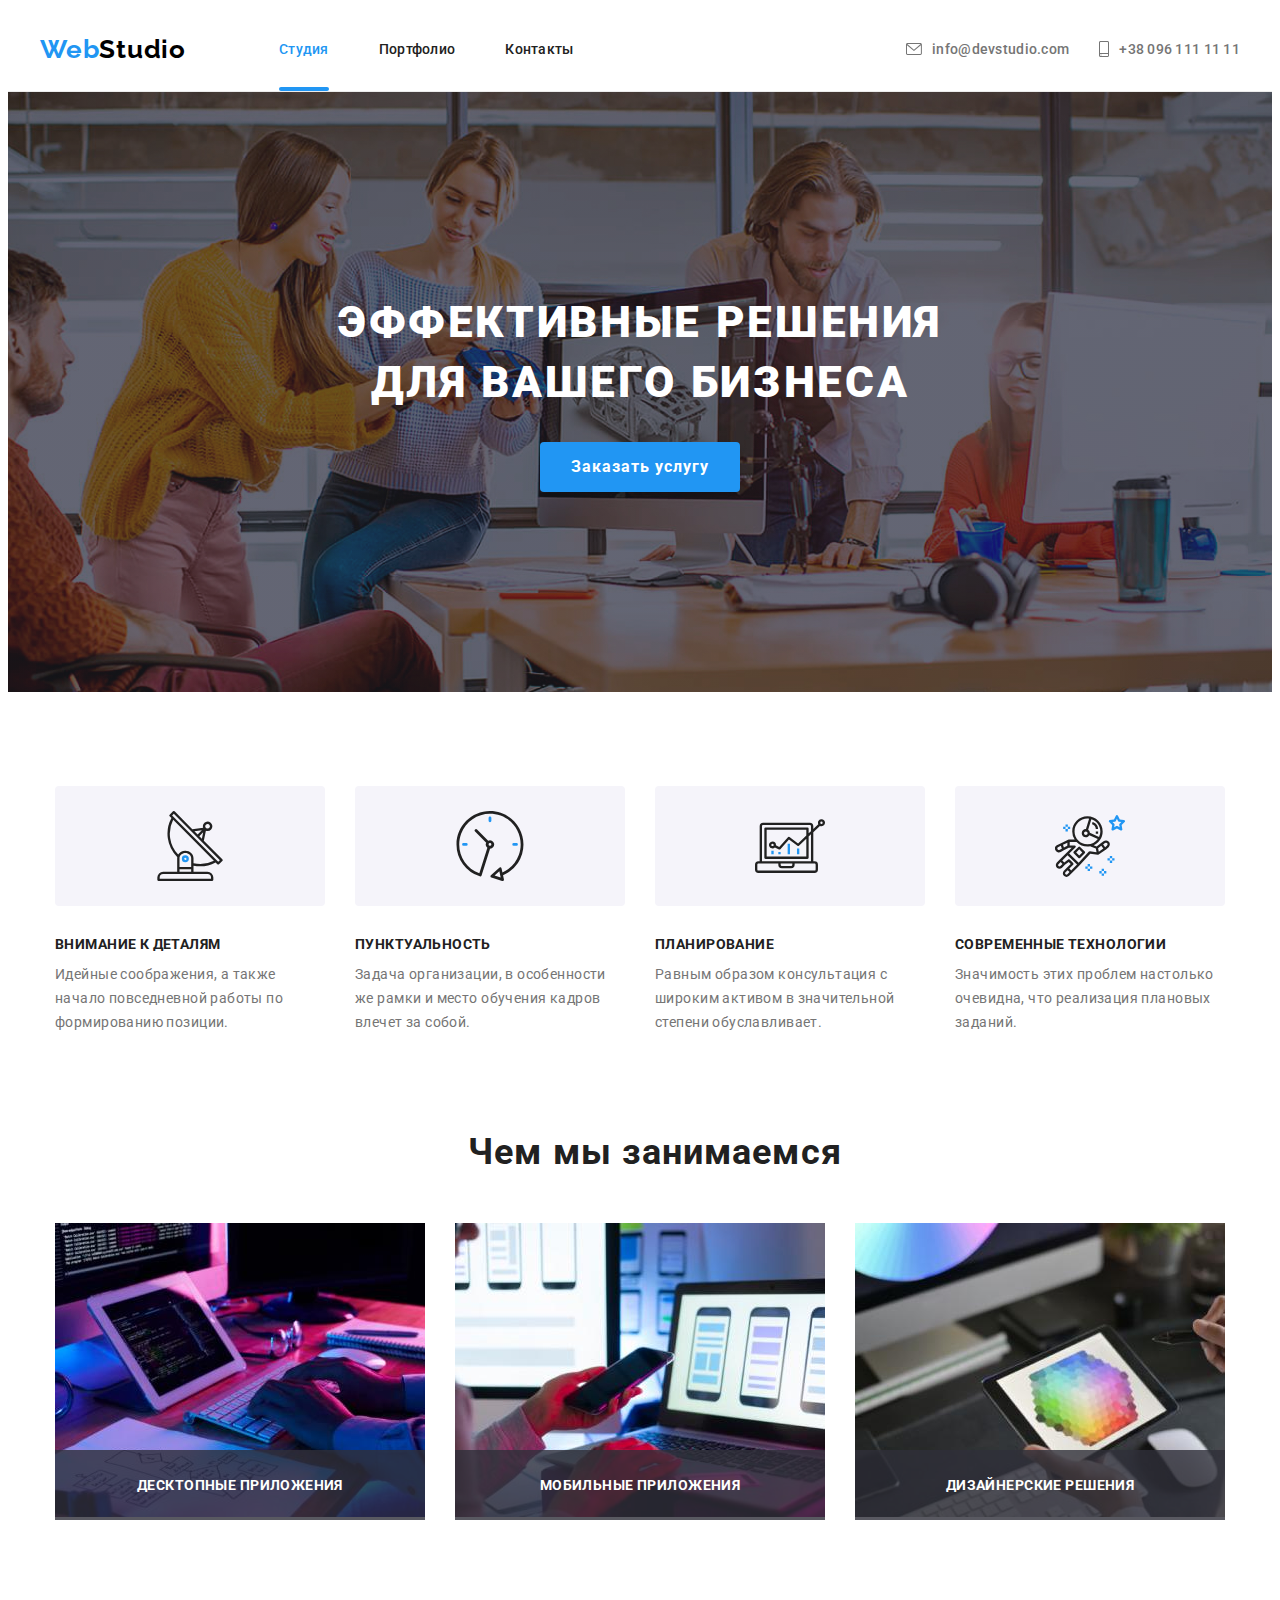
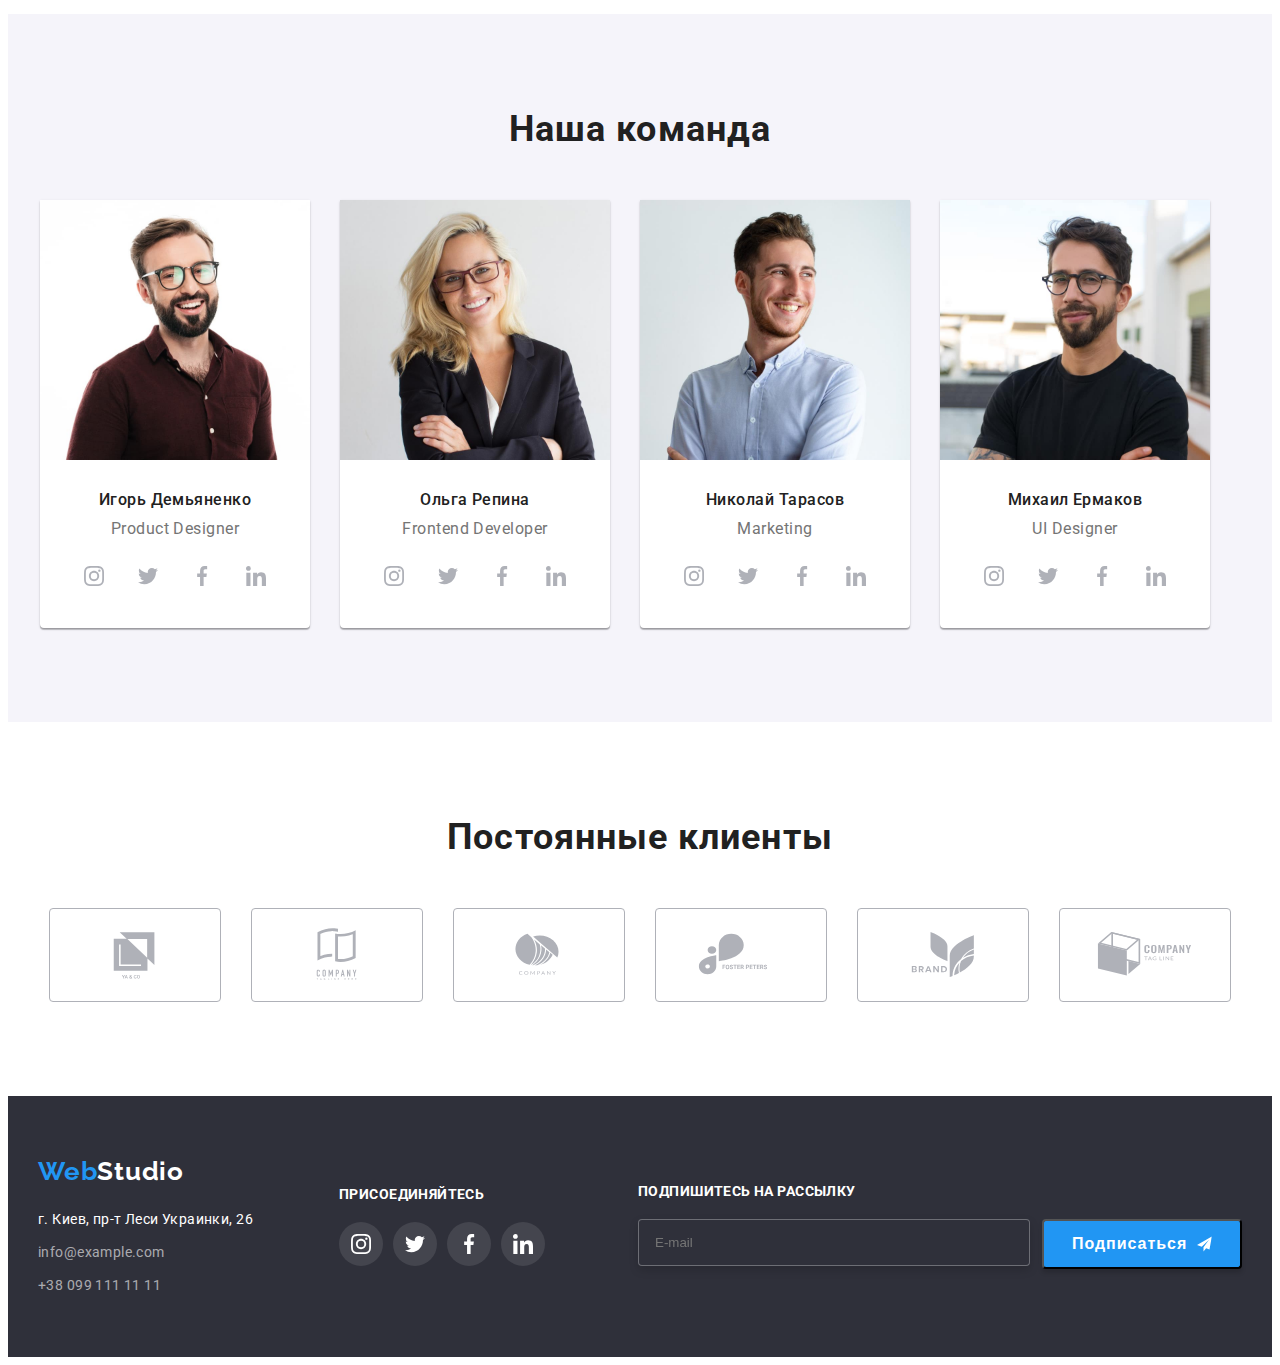
==== commit 985f741f: "modal" ====
--- a/index.html
+++ b/index.html
@@ -1,817 +1,567 @@
 <!DOCTYPE html>
 <html lang="ru">
-  <head>
-    <meta charset="UTF-8" />
-    <meta http-equiv="X-UA-Compatible" content="IE=edge" />
-    <meta name="viewport" content="width=device-width, initial-scale=1.0" />
-    <!--Normalize start-->
-    <link
-      rel="stylesheet"
-      href="https://cdnjs.cloudflare.com/ajax/libs/modern-normalize/1.1.0/modern-normalize.min.css"
-      integrity="sha512-wpPYUAdjBVSE4KJnH1VR1HeZfpl1ub8YT/NKx4PuQ5NmX2tKuGu6U/JRp5y+Y8XG2tV+wKQpNHVUX03MfMFn9Q=="
-      crossorigin="anonymous"
-      referrerpolicy="no-referrer"
-    />
-    <!--Normalize end-->
-    <!--Fonts start-->
-    <link rel="preconnect" href="https://fonts.googleapis.com" />
-    <link rel="preconnect" href="https://fonts.gstatic.com" crossorigin />
-    <link
-      href="https://fonts.googleapis.com/css2?family=Raleway:wght@700&family=Roboto:wght@400;500;700;900&display=swap"
-      rel="stylesheet"
-    />
-    <link rel="stylesheet" href="./css/styles.css" />
-    <!--Fonts end-->
-    <title>Студия</title>
-  </head>
-
-  <body data-page>
-    <header class="header" data-header>
-      <div class="container header-container">
-        <!--Шапка сайта-->
-        <a class="logo link" href=""
-          ><span>Web</span><span class="header-logo-cl">Studio</span></a
-        >
-
-        <nav class="header-nav">
-          <ul class="header-list list">
-            <li class="header-item">
-              <a class="header-link header-link-current link" href="#studio"
-                >Студия</a
-              >
-            </li>
-            <li class="header-item">
-              <a class="header-link link" href="./portfolio.html">Портфолио</a>
-            </li>
-            <li class="header-item">
-              <a class="header-link link" href="#contacts">Контакты</a>
-            </li>
-          </ul>
-        </nav>
-
-        <ul class="header-cont-list list">
-          <li class="contact item">
-            <a
-              href="mailto:info@devstudio.com"
-              class="contact link header-link"
-            >
-              <svg class="header-mail-icon" width="16" height="12">
-                <use href="./images/icons..svg#mail"></use>
+
+<head>
+  <meta charset="UTF-8" />
+  <meta http-equiv="X-UA-Compatible" content="IE=edge" />
+  <meta name="viewport" content="width=device-width, initial-scale=1.0" />
+  <!--Normalize start-->
+  <link rel="stylesheet" href="https://cdnjs.cloudflare.com/ajax/libs/modern-normalize/1.1.0/modern-normalize.min.css"
+    integrity="sha512-wpPYUAdjBVSE4KJnH1VR1HeZfpl1ub8YT/NKx4PuQ5NmX2tKuGu6U/JRp5y+Y8XG2tV+wKQpNHVUX03MfMFn9Q=="
+    crossorigin="anonymous" referrerpolicy="no-referrer" />
+  <!--Normalize end-->
+  <!--Fonts start-->
+  <link rel="preconnect" href="https://fonts.googleapis.com" />
+  <link rel="preconnect" href="https://fonts.gstatic.com" crossorigin />
+  <link href="https://fonts.googleapis.com/css2?family=Raleway:wght@700&family=Roboto:wght@400;500;700;900&display=swap"
+    rel="stylesheet" />
+  <link rel="stylesheet" href="./css/styles.css" />
+  <!--Fonts end-->
+  <title>Студия</title>
+</head>
+
+<body data-page>
+  <header class="header" data-header>
+    <div class="container header__container">
+      <!--Шапка сайта-->
+      <a class="logo header__logo link" href="./index.html"><span>Web</span><span
+          class="header__logo-color">Studio</span></a>
+
+      <nav class="nav">
+        <ul class="nav__list list">
+          <li class="nav__item">
+            <a class="nav__link nav__link--current link" href="#studio">Студия</a>
+          </li>
+          <li class="nav__item">
+            <a class="nav__link link" href="./portfolio.html">Портфолио</a>
+          </li>
+          <li class="nav__item">
+            <a class="nav__link link" href="#contact">Контакты</a>
+          </li>
+        </ul>
+      </nav>
+
+      <ul class="contacts list">
+        <li class="contacts__item item-contacts">
+          <a href="mailto:info@devstudio.com" class="item-contacts__link link">
+            <svg class="item-contacts__img" width="16" height="12">
+              <use href="./images/icons..svg#mail"></use>
+            </svg>
+            info@devstudio.com
+          </a>
+        </li>
+
+        <li class="contacts__item item-contacts">
+          <a href="tel:++380961111111" class="item-contacts__link link">
+            <svg class="item-contacts__img" width="10" height="16">
+              <use href="./images/icons..svg#phone"></use>
+            </svg>
+            +38 096 111 11 11
+          </a>
+        </li>
+      </ul>
+    </div>
+  </header>
+
+  <!-- уникальный контент сайта -->
+  <main>
+    <!--Hero section-->
+    <section class="hero">
+      <div class="container hero-container">
+        <h1 class="main-title" id="studio">
+          Эффективные решения <br />
+          для вашего бизнеса
+        </h1>
+        <button class="hero__btn btn" type="button" data-modal-open>
+          Заказать услугу
+        </button>
+      </div>
+    </section>
+
+    <!-- Benefits section -->
+    <section class="benefits">
+      <div class="container">
+        <h2 class="benefits-title visually-hidden" id="portfolio">
+          Список отличий
+        </h2>
+
+        <ul class="benefits__list list">
+          <li class="benefits__item">
+            <a class="benefits__link link" href="" target="_blank" rel="noopener noreferrer" aria-label="antenna">
+              <svg class="benefits__img" width="70" height="70">
+                <use href="./images/icons..svg#antenna"></use>
               </svg>
-              info@devstudio.com
             </a>
-          </li>
-
-          <li class="contact item">
-            <a href="tel:++380961111111" class="contact link header-link">
-              <svg class="header-mail-icon" width="10" height="16">
-                <use href="./images/icons..svg#phone"></use>
+
+            <div class="benefits__group">
+              <h3 class="benefits__subtitle">Внимание к деталям</h3>
+              <p class="benefits__desc">
+                Идейные соображения, а также начало повседневной работы по
+                формированию позиции.
+              </p>
+            </div>
+          </li>
+
+          <li class="benefits__item">
+            <a class="benefits__link link" href="" target="_blank" rel="noopener noreferrer" aria-label="clock">
+              <svg class="benefits__img" width="70" height="70">
+                <use href="./images/icons..svg#clock"></use>
               </svg>
-              +38 096 111 11 11
             </a>
+
+            <div class="benefits__group">
+              <h3 class="benefits__subtitle">Пунктуальность</h3>
+              <p class="benefits__desc">
+                Задача организации, в особенности же рамки и место обучения
+                кадров влечет за собой.
+              </p>
+            </div>
+          </li>
+
+          <li class="benefits__item">
+            <a class="benefits__link link" href="" target="_blank" rel="noopener noreferrer" aria-label="diagram">
+              <svg class="benefits__img" width="70" height="70">
+                <use href="./images/icons..svg#diagram"></use>
+              </svg>
+            </a>
+
+            <div class="benefits__group">
+              <h3 class="benefits__subtitle">Планирование</h3>
+              <p class="benefits__desc">
+                Равным образом консультация с широким активом в значительной
+                степени обуславливает.
+              </p>
+            </div>
+          </li>
+
+          <li class="benefits__item">
+            <a class="benefits__link link" href="" target="_blank" rel="noopener noreferrer" aria-label="astronaut">
+              <svg class="benefits__img" width="70" height="70">
+                <use href="./images/icons..svg#astronaut"></use>
+              </svg>
+            </a>
+
+            <div class="benefits__group">
+              <h3 class="benefits__subtitle">Современные технологии</h3>
+              <p class="benefits__desc">
+                Значимость этих проблем настолько очевидна, что реализация
+                плановых заданий.
+              </p>
+            </div>
           </li>
         </ul>
+
+
+        <!-- Adout section -->
+        <section class="about">
+          <div class="container about__container">
+            <h2 class="section-title">Чем мы занимаемся</h2>
+
+            <ul class="about-list list">
+              <li class="about-list__item">
+                <a href="">
+                  <img class="about-list__img" src="./images/img_1.jpg"
+                    alt="мужские руки пишут код програмирования на планшете с помощью клавиатуры" width="370" />
+
+                  <div class="about-list__overlay">
+                    <p class="about-list__text">ДЕСКТОПНЫЕ ПРИЛОЖЕНИЯ</p>
+                  </div>
+                </a>
+              </li>
+              <li class="about-list__item">
+                <a href="">
+                  <img class="about-list__img" src="./images/img_2.jpg"
+                    alt="девушка держит телефон и проверяет адптивность мобильного приложения" width="370" />
+
+                  <div class="about-list__overlay">
+                    <p class="about-list__text">МОБИЛЬНЫЕ ПРИЛОЖЕНИЯ</p>
+                  </div>
+                </a>
+              </li>
+              <li class="about-list__item">
+                <a href="">
+                  <img class="about-list__img" src="./images/img_3.jpg"
+                    alt="женские руки держат планшет с отображением на экране цветовой гаммы" width="370" />
+
+                  <div class="about-list__overlay">
+                    <p class="about-list__text">ДИЗАЙНЕРСКИЕ РЕШЕНИЯ</p>
+                  </div>
+                </a>
+              </li>
+            </ul>
+          </div>
+        </section>
+  </main>
+
+  <!--Team section-->
+  <section class="team">
+    <div class="container">
+      <h2 class="section-title" id="contact">Наша команда</h2>
+      <ul class="team-list list">
+        <li class="team-list__item">
+          <img class="team-list__img" src="./images/igor_demianenko.jpg"
+            alt="Мужчина с темными волосами с  бородой и в очках в красной рубашке" width="270" />
+          <div class="team-list__text">
+            <h3 class="team-list__subtitle">Игорь Демьяненко</h3>
+            <p class="team-list__desc" lang="en">Product Designer</p>
+            <ul class="socials list">
+              <li class="socials__item">
+                <a class="socials__link--mode-light link" href="" target="_blank" rel="noopener noreferrer"
+                  aria-label="instagram">
+                  <svg class="socials__icon" width="20" height="20">
+                    <use href="./images/icons..svg#instagram"></use>
+                  </svg>
+                </a>
+              </li>
+              <li class="socials__item">
+                <a class="socials__link--mode-light link" href="" target="_blank" rel="noopener noreferrer"
+                  aria-label="twitter">
+                  <svg class="socials__icon" width="20" height="20">
+                    <use href="./images/icons..svg#twitter"></use>
+                  </svg>
+                </a>
+              </li>
+              <li class="socials__item">
+                <a class="socials__link--mode-light link" href="" target="_blank" rel="noopener noreferrer"
+                  aria-label="facebook">
+                  <svg class="socials__icon" width="20" height="20">
+                    <use href="./images/icons..svg#facebook"></use>
+                  </svg>
+                </a>
+              </li>
+              <li class="socials__item">
+                <a class="socials__link--mode-light link" href="" target="_blank" rel="noopener noreferrer"
+                  aria-label="linkedin">
+                  <svg class="socials__icon" width="20" height="20">
+                    <use href="./images/icons..svg#linkedin"></use>
+                  </svg>
+                </a>
+              </li>
+            </ul>
+          </div>
+        </li>
+        <li class="team-list__item">
+          <img class="team-list__img" src="./images/olga_repina.jpg"
+            alt="Красивая девушка блондинка в очках и в черном пиджаке" width="270" />
+          <div class="team-list__text">
+            <h3 class="team-list__subtitle">Ольга Репина</h3>
+            <p class="team-list__desc" lang="en">Frontend Developer</p>
+            <ul class="socials list">
+              <li class="socials__item">
+                <a class="socials__link--mode-light link" href="" target="_blank" rel="noopener noreferrer"
+                  aria-label="instagram">
+                  <svg class="socials__icon" width="20" height="20">
+                    <use href="./images/icons..svg#instagram"></use>
+                  </svg>
+                </a>
+              </li>
+              <li class="socials__item">
+                <a class="socials__link--mode-light link" href="" target="_blank" rel="noopener noreferrer"
+                  aria-label="twitter">
+                  <svg class="socials__icon" width="20" height="20">
+                    <use href="./images/icons..svg#twitter"></use>
+                  </svg>
+                </a>
+              </li>
+              <li class="socials__item">
+                <a class="socials__link--mode-light link" href="" target="_blank" rel="noopener noreferrer"
+                  aria-label="facebook">
+                  <svg class="socials__icon" width="20" height="20">
+                    <use href="./images/icons..svg#facebook"></use>
+                  </svg>
+                </a>
+              </li>
+              <li class="socials__item">
+                <a class="socials__link--mode-light link" href="" target="_blank" rel="noopener noreferrer"
+                  aria-label="linkedin">
+                  <svg class="socials__icon" width="20" height="20">
+                    <use href="./images/icons..svg#linkedin"></use>
+                  </svg>
+                </a>
+              </li>
+            </ul>
+          </div>
+        </li>
+
+        <li class="team-list__item">
+          <img class="team-list__img" src="./images/nikoly_tarasov.jpg"
+            alt="Мужчина с темными волосами в светлой рубашке " width="270" />
+          <div class="team-list__text">
+            <h3 class="team-list__subtitle">Николай Тарасов</h3>
+            <p class="team-list__desc" lang="en">Marketing</p>
+            <ul class="socials list">
+              <li class="socials__item">
+                <a class="socials__link--mode-light link" href="" target="_blank" rel="noopener noreferrer"
+                  aria-label="instagram">
+                  <svg class="socials__icon" width="20" height="20">
+                    <use href="./images/icons..svg#instagram"></use>
+                  </svg>
+                </a>
+              </li>
+              <li class="socials__item">
+                <a class="socials__link--mode-light link" href="" target="_blank" rel="noopener noreferrer"
+                  aria-label="twitter">
+                  <svg class="socials__icon" width="20" height="20">
+                    <use href="./images/icons..svg#twitter"></use>
+                  </svg>
+                </a>
+              </li>
+              <li class="socials__item">
+                <a class="socials__link--mode-light link" href="" target="_blank" rel="noopener noreferrer"
+                  aria-label="facebook">
+                  <svg class="socials__icon" width="20" height="20">
+                    <use href="./images/icons..svg#facebook"></use>
+                  </svg>
+                </a>
+              </li>
+              <li class="socials__item">
+                <a class="socials__link--mode-light link" href="" target="_blank" rel="noopener noreferrer"
+                  aria-label="linkedin">
+                  <svg class="socials__icon" width="20" height="20">
+                    <use href="./images/icons..svg#linkedin"></use>
+                  </svg>
+                </a>
+              </li>
+            </ul>
+          </div>
+        </li>
+
+        <li class="team-list__item">
+          <img class="team-list__img" src="./images/mikhail_ermakov.jpg"
+            alt="Мужчина с темными волосами с  бородой и в очках в черной футболке" width="270" />
+          <div class="team-list__text">
+            <h3 class="team-list__subtitle">Михаил Ермаков</h3>
+            <p class="team-list__desc" lang="en">UI Designer</p>
+            <ul class="socials list">
+              <li class="socials__item">
+                <a class="socials__link--mode-light link" href="" target="_blank" rel="noopener noreferrer"
+                  aria-label="instagram">
+                  <svg class="socials__icon" width="20" height="20">
+                    <use href="./images/icons..svg#instagram"></use>
+                  </svg>
+                </a>
+              </li>
+              <li class="socials__item">
+                <a class="socials__link--mode-light link" href="" target="_blank" rel="noopener noreferrer"
+                  aria-label="twitter">
+                  <svg class="socials__icon" width="20" height="20">
+                    <use href="./images/icons..svg#twitter"></use>
+                  </svg>
+                </a>
+              </li>
+              <li class="socials__item">
+                <a class="socials__link--mode-light link" href="" target="_blank" rel="noopener noreferrer"
+                  aria-label="facebook">
+                  <svg class="socials__icon" width="20" height="20">
+                    <use href="./images/icons..svg#facebook"></use>
+                  </svg>
+                </a>
+              </li>
+              <li class="socials__item">
+                <a class="socials__link--mode-light link" href="" target="_blank" rel="noopener noreferrer"
+                  aria-label="linkedin">
+                  <svg class="socials__icon" width="20" height="20">
+                    <use href="./images/icons..svg#linkedin"></use>
+                  </svg>
+                </a>
+              </li>
+            </ul>
+          </div>
+        </li>
+      </ul>
+    </div>
+  </section>
+
+  <!-- Clients section -->
+
+  <section class="clients">
+    <div class="container  clients__container">
+      <h2 class="section-title">Постоянные клиенты</h2>
+      <ul class="clients__list list">
+        <li class="clients__item">
+          <a class="clients__link link" href="" target="_blank" rel="noopener noreferrer" aria-label="logo-1">
+            <svg class="clients__icon" width="106" height="60">
+              <use href="./images/icons..svg#logo-1"></use>
+            </svg>
+          </a>
+        </li>
+        <li class="clients__item">
+          <a class="link clients__link" href="" target="_blank" rel="noopener noreferrer" aria-label="logo-2">
+            <svg class="clients__icon" width="106" height="60">
+              <use href="./images/icons..svg#logo-2"></use>
+            </svg>
+          </a>
+        </li>
+        <li class="clients__item">
+          <a class="link clients__link" href="" target="_blank" rel="noopener noreferrer" aria-label="logo-3">
+            <svg class="clients__icon" width="106" height="60">
+              <use href="./images/icons..svg#logo-3"></use>
+            </svg>
+          </a>
+        </li>
+        <li class="clients__item">
+          <a class="link clients__link" href="" target="_blank" rel="noopener noreferrer" aria-label="logo-4">
+            <svg class="clients__icon" width="106" height="60">
+              <use href="./images/icons..svg#logo-4"></use>
+            </svg>
+          </a>
+        </li>
+        <li class="clients__item">
+          <a class="link clients__link" href="" target="_blank" rel="noopener noreferrer" aria-label="logo-5">
+            <svg class="clients__icon" width="106" height="60">
+              <use href="./images/icons..svg#logo-5"></use>
+            </svg>
+          </a>
+        </li>
+        <li class="clients__item">
+          <a class="link clients__link" href="" target="_blank" rel="noopener noreferrer" aria-label="logo-6">
+            <svg class="clients__icon" width="106" height="60">
+              <use href="./images/icons..svg#logo-6"></use>
+            </svg>
+          </a>
+        </li>
+      </ul>
+    </div>
+  </section>
+
+  <!-- Footer section -->
+
+  <footer class="footer">
+    <div class="container footer__container">
+      <div>
+        <a class="footer__logo link" href=""><span>Web</span><span class="footer__logo-color">Studio</span></a>
+        <address class="footer__group">
+          <a class="footer__link link" href="https://goo.gl/maps/1XbCnB5rJUPerfFG8" target="_blank"
+            rel="noopener noreferrer" title="Увидеть на гугл карте">г. Киев, пр-т Леси Украинки, 26</a>
+
+          <div class="footer__mail">
+            <a class="link" href="mailto:info@example.com" title="Отправить электронное письмо">info@example.com</a>
+          </div>
+
+          <a class="footer__phone link" href="tel:++380991111111" title="Позвонить">+38 099 111 11 11</a>
+        </address>
       </div>
-    </header>
-
-    <!-- уникальный контент сайта -->
-    <main>
-      <!--Секция Герой-->
-      <section class="hero">
-        <div class="container hero-container">
-          <h1 class="main-title" id="studio">
-            Эффективные решения <br />
-            для вашего бизнеса
-          </h1>
-          <button class="hero-btn btn" type="button" data-modal-open>
-            Заказать услугу
-          </button>
-        </div>
-      </section>
-
-      <section class="peculiarities">
-        <div class="container peculiarities-container">
-          <h2 class="peculiarities-title visually-hidden" id="portfolio">
-            Список отличий
-          </h2>
-
-          <!-- Иконки -->
-          <ul class="list peculiarities-list-icon">
-            <li class="peculiarities-item-icon">
-              <a
-                class="link peculiarities-link"
-                href=""
-                target="_blank"
-                rel="noopener noreferrer"
-                aria-label="antenna"
-              >
-                <svg class="peculiarities-icon" width="70" height="70">
-                  <use href="./images/icons..svg#antenna"></use>
+
+      <!-- Join -->
+
+      <div class="join">
+        <p class="join__subtitle">Присоединяйтесь</p>
+
+        <div class="footer-socials">
+          <ul class="socials list">
+            <li class="socials__item">
+              <a class="socials__link--mode-dark   link" href="" target="_blank" rel="noopener noreferrer"
+                aria-label="instagram">
+                <svg class="footer-socials__icon" width="20" height="20">
+                  <use href="./images/icons..svg#instagram"></use>
                 </svg>
               </a>
-
-              <div class="peculiartes-item-txt">
-                <h3 class="peculiarities-subtitle">Внимание к деталям</h3>
-                <p class="peculiarities-desc">
-                  Идейные соображения, а также начало повседневной работы по
-                  формированию позиции.
-                </p>
-              </div>
             </li>
 
-            <li class="peculiarities-item-icon">
-              <a
-                class="link peculiarities-link"
-                href=""
-                target="_blank"
-                rel="noopener noreferrer"
-                aria-label="clock"
-              >
-                <svg class="peculiarities-icon" width="70" height="70">
-                  <use href="./images/icons..svg#clock"></use>
+            <li class="socials__item">
+              <a class="socials__link--mode-dark link" href="" target="_blank" rel="noopener noreferrer"
+                aria-label="twitter">
+                <svg class="socials__icon" width="20" height="20">
+                  <use href="./images/icons..svg#twitter"></use>
                 </svg>
               </a>
-
-              <div class="peculiartes-item-txt">
-                <h3 class="peculiarities-subtitle">Пунктуальность</h3>
-                <p class="peculiarities-desc">
-                  Задача организации, в особенности же рамки и место обучения
-                  кадров влечет за собой.
-                </p>
-              </div>
             </li>
-
-            <li class="peculiarities-item-icon">
-              <a
-                class="link peculiarities-link"
-                href=""
-                target="_blank"
-                rel="noopener noreferrer"
-                aria-label="diagram"
-              >
-                <svg class="peculiarities-icon" width="70" height="70">
-                  <use href="./images/icons..svg#diagram"></use>
+            <li class="socials__item">
+              <a class="socials__link--mode-dark link" href="" target="_blank" rel="noopener noreferrer"
+                aria-label="facebook">
+                <svg class="socials__icon" width="20" height="20">
+                  <use href="./images/icons..svg#facebook"></use>
                 </svg>
               </a>
-
-              <div class="peculiartes-item-txt">
-                <h3 class="peculiarities-subtitle">Планирование</h3>
-                <p class="peculiarities-desc">
-                  Равным образом консультация с широким активом в значительной
-                  степени обуславливает.
-                </p>
-              </div>
             </li>
-
-            <li class="peculiarities-item-icon">
-              <a
-                class="link peculiarities-link"
-                href=""
-                target="_blank"
-                rel="noopener noreferrer"
-                aria-label="astronaut"
-              >
-                <svg class="peculiarities-icon" width="70" height="70">
-                  <use href="./images/icons..svg#astronaut"></use>
+            <li class="socials__item">
+              <a class="socials__link--mode-dark link" href="" target="_blank" rel="noopener noreferrer"
+                aria-label="linkedin">
+                <svg class="socials__icon" width="20" height="20">
+                  <use href="./images/icons..svg#linkedin"></use>
                 </svg>
-              </a>
-
-              <div>
-                <ul
-                  class="peculiartes-item-txt peculiarities-list list peculiarities-item"
-                >
-                  <li class="peculiarities-item">
-                    <h3 class="peculiarities-subtitle">
-                      Современные технологии
-                    </h3>
-                    <p class="peculiarities-desc">
-                      Значимость этих проблем настолько очевидна, что реализация
-                      плановых заданий.
-                    </p>
-                  </li>
-                </ul>
-              </div>
-            </li>
-          </ul>
-          <!-- Иконки -->
-
-          <ul class="peculiarities-list list">
-            <li class="peculiarities-item"></li>
-            <li class="peculiarities-item"></li>
-            <li class="peculiarities-item"></li>
-            <li class="peculiarities-item"></li>
-          </ul>
-        </div>
-      </section>
-
-      <section class="about">
-        <div class="container">
-          <h2 class="about-title">Чем мы занимаемся</h2>
-
-          <ul class="about-list list">
-            <li class="about-item">
-              <a href="">
-                <img
-                  class="about-img"
-                  src="./images/img_1.jpg"
-                  alt="мужские руки пишут код програмирования на планшете с помощью клавиатуры"
-                  width="370"
-                />
-
-                <div class="about-overlay">
-                  <p class="about-overlay-text">ДЕСКТОПНЫЕ ПРИЛОЖЕНИЯ</p>
-                </div>
-              </a>
-            </li>
-            <li class="about-item">
-              <a href="">
-                <img
-                  class="about-img"
-                  src="./images/img_2.jpg"
-                  alt="девушка держит телефон и проверяет адптивность мобильного приложения"
-                  width="370"
-                />
-
-                <div class="about-overlay">
-                  <p class="about-overlay-text">МОБИЛЬНЫЕ ПРИЛОЖЕНИЯ</p>
-                </div>
-              </a>
-            </li>
-            <li class="about-item">
-              <a href="">
-                <img
-                  class="about-img"
-                  src="./images/img_3.jpg"
-                  alt="женские руки держат планшет с отображением на экране цветовой гаммы"
-                  width="370"
-                />
-
-                <div class="about-overlay">
-                  <p class="about-overlay-text">ДИЗАЙНЕРСКИЕ РЕШЕНИЯ</p>
-                </div>
               </a>
             </li>
           </ul>
         </div>
-      </section>
-    </main>
-
-    <!--Наша команда-->
-    <section class="team">
-      <div class="container">
-        <h2 class="team-title" id="contacts">Наша команда</h2>
-        <ul class="team-list list">
-          <li class="team-item">
-            <img
-              class="team-img"
-              src="./images/igor_demianenko.jpg"
-              alt="Мужчина с темными волосами с  бородой и в очках в красной рубашке"
-              width="270"
-            />
-            <div class="team-item-txt">
-              <h3 class="team-subtitle">Игорь Демьяненко</h3>
-              <p class="team-desc" lang="en">Product Designer</p>
-              <ul class="socials list">
-                <li class="socials-item">
-                  <a
-                    class="socials-link link"
-                    href=""
-                    target="_blank"
-                    rel="noopener noreferrer"
-                    aria-label="instagram"
-                  >
-                    <svg class="socials-icon" width="20" height="20">
-                      <use href="./images/icons..svg#instagram"></use>
-                    </svg>
-                  </a>
-                </li>
-                <li class="socials-item">
-                  <a
-                    class="socials-link link"
-                    href=""
-                    target="_blank"
-                    rel="noopener noreferrer"
-                    aria-label="twitter"
-                  >
-                    <svg class="socials-icon" width="20" height="20">
-                      <use href="./images/icons..svg#twitter"></use>
-                    </svg>
-                  </a>
-                </li>
-                <li class="socials-item">
-                  <a
-                    class="socials-link link"
-                    href=""
-                    target="_blank"
-                    rel="noopener noreferrer"
-                    aria-label="facebook"
-                  >
-                    <svg class="socials-icon" width="20" height="20">
-                      <use href="./images/icons..svg#facebook"></use>
-                    </svg>
-                  </a>
-                </li>
-                <li class="socials-item">
-                  <a
-                    class="socials-link link"
-                    href=""
-                    target="_blank"
-                    rel="noopener noreferrer"
-                    aria-label="linkedin"
-                  >
-                    <svg class="socials-icon" width="20" height="20">
-                      <use href="./images/icons..svg#linkedin"></use>
-                    </svg>
-                  </a>
-                </li>
-              </ul>
-            </div>
-          </li>
-          <li class="team-item">
-            <img
-              class="team-img"
-              src="./images/olga_repina.jpg"
-              alt="Красивая девушка блондинка в очках и в черном пиджаке"
-              width="270"
-            />
-            <div class="team-item-txt">
-              <h3 class="team-subtitle">Ольга Репина</h3>
-              <p class="team-desc" lang="en">Frontend Developer</p>
-              <ul class="socials list">
-                <li class="socials-item">
-                  <a
-                    class="socials-link link"
-                    href=""
-                    target="_blank"
-                    rel="noopener noreferrer"
-                    aria-label="instagram"
-                  >
-                    <svg class="socials-icon" width="20" height="20">
-                      <use href="./images/icons..svg#instagram"></use>
-                    </svg>
-                  </a>
-                </li>
-                <li class="socials-item">
-                  <a
-                    class="socials-link link"
-                    href=""
-                    target="_blank"
-                    rel="noopener noreferrer"
-                    aria-label="twitter"
-                  >
-                    <svg class="socials-icon" width="20" height="20">
-                      <use href="./images/icons..svg#twitter"></use>
-                    </svg>
-                  </a>
-                </li>
-                <li class="socials-item">
-                  <a
-                    class="socials-link link"
-                    href=""
-                    target="_blank"
-                    rel="noopener noreferrer"
-                    aria-label="facebook"
-                  >
-                    <svg class="socials-icon" width="20" height="20">
-                      <use href="./images/icons..svg#facebook"></use>
-                    </svg>
-                  </a>
-                </li>
-                <li class="socials-item">
-                  <a
-                    class="socials-link link"
-                    href=""
-                    target="_blank"
-                    rel="noopener noreferrer"
-                    aria-label="linkedin"
-                  >
-                    <svg class="socials-icon" width="20" height="20">
-                      <use href="./images/icons..svg#linkedin"></use>
-                    </svg>
-                  </a>
-                </li>
-              </ul>
-            </div>
-          </li>
-
-          <li class="team-item">
-            <img
-              class="team-img"
-              src="./images/nikoly_tarasov.jpg"
-              alt="Мужчина с темными волосами в светлой рубашке "
-              width="270"
-            />
-            <div class="team-item-txt">
-              <h3 class="team-subtitle">Николай Тарасов</h3>
-              <p class="team-desc" lang="en">Marketing</p>
-              <ul class="socials list">
-                <li class="socials-item">
-                  <a
-                    class="socials-link link"
-                    href=""
-                    target="_blank"
-                    rel="noopener noreferrer"
-                    aria-label="instagram"
-                  >
-                    <svg class="socials-icon" width="20" height="20">
-                      <use href="./images/icons..svg#instagram"></use>
-                    </svg>
-                  </a>
-                </li>
-                <li class="socials-item">
-                  <a
-                    class="socials-link link"
-                    href=""
-                    target="_blank"
-                    rel="noopener noreferrer"
-                    aria-label="twitter"
-                  >
-                    <svg class="socials-icon" width="20" height="20">
-                      <use href="./images/icons..svg#twitter"></use>
-                    </svg>
-                  </a>
-                </li>
-                <li class="socials-item">
-                  <a
-                    class="socials-link link"
-                    href=""
-                    target="_blank"
-                    rel="noopener noreferrer"
-                    aria-label="facebook"
-                  >
-                    <svg class="socials-icon" width="20" height="20">
-                      <use href="./images/icons..svg#facebook"></use>
-                    </svg>
-                  </a>
-                </li>
-                <li class="socials-item">
-                  <a
-                    class="socials-link link"
-                    href=""
-                    target="_blank"
-                    rel="noopener noreferrer"
-                    aria-label="linkedin"
-                  >
-                    <svg class="socials-icon" width="20" height="20">
-                      <use href="./images/icons..svg#linkedin"></use>
-                    </svg>
-                  </a>
-                </li>
-              </ul>
-            </div>
-          </li>
-
-          <li class="team-item">
-            <img
-              class="team-img"
-              src="./images/mikhail_ermakov.jpg"
-              alt="Мужчина с темными волосами с  бородой и в очках в черной футболке"
-              width="270"
-            />
-            <div class="team-item-txt">
-              <h3 class="team-subtitle">Михаил Ермаков</h3>
-              <p class="team-desc" lang="en">UI Designer</p>
-              <ul class="socials list">
-                <li class="socials-item">
-                  <a
-                    class="socials-link link"
-                    href=""
-                    target="_blank"
-                    rel="noopener noreferrer"
-                    aria-label="instagram"
-                  >
-                    <svg class="socials-icon" width="20" height="20">
-                      <use href="./images/icons..svg#instagram"></use>
-                    </svg>
-                  </a>
-                </li>
-                <li class="socials-item">
-                  <a
-                    class="socials-link link"
-                    href=""
-                    target="_blank"
-                    rel="noopener noreferrer"
-                    aria-label="twitter"
-                  >
-                    <svg class="socials-icon" width="20" height="20">
-                      <use href="./images/icons..svg#twitter"></use>
-                    </svg>
-                  </a>
-                </li>
-                <li class="socials-item">
-                  <a
-                    class="socials-link link"
-                    href=""
-                    target="_blank"
-                    rel="noopener noreferrer"
-                    aria-label="facebook"
-                  >
-                    <svg class="socials-icon" width="20" height="20">
-                      <use href="./images/icons..svg#facebook"></use>
-                    </svg>
-                  </a>
-                </li>
-                <li class="socials-item">
-                  <a
-                    class="socials-link link"
-                    href=""
-                    target="_blank"
-                    rel="noopener noreferrer"
-                    aria-label="linkedin"
-                  >
-                    <svg class="socials-icon" width="20" height="20">
-                      <use href="./images/icons..svg#linkedin"></use>
-                    </svg>
-                  </a>
-                </li>
-              </ul>
-            </div>
-          </li>
-        </ul>
       </div>
-    </section>
-
-    <!-- Клиенты -->
-
-    <section class="clients">
-      <div class="container container-clients">
-        <h2 class="clients">Постоянные клиенты</h2>
-        <ul class="list clients-list">
-          <li class="clients-item">
-            <a
-              class="link clients-link"
-              href=""
-              target="_blank"
-              rel="noopener noreferrer"
-              aria-label="logo-1"
-            >
-              <svg class="clients-icon" width="106" height="60">
-                <use href="./images/icons..svg#logo-1"></use>
-              </svg>
-            </a>
-          </li>
-          <li class="clients-item">
-            <a
-              class="link clients-link"
-              href=""
-              target="_blank"
-              rel="noopener noreferrer"
-              aria-label="logo-2"
-            >
-              <svg class="clients-icon" width="106" height="60">
-                <use href="./images/icons..svg#logo-2"></use>
-              </svg>
-            </a>
-          </li>
-          <li class="clients-item">
-            <a
-              class="link clients-link"
-              href=""
-              target="_blank"
-              rel="noopener noreferrer"
-              aria-label="logo-3"
-            >
-              <svg class="clients-icon" width="106" height="60">
-                <use href="./images/icons..svg#logo-3"></use>
-              </svg>
-            </a>
-          </li>
-          <li class="clients-item">
-            <a
-              class="link clients-link"
-              href=""
-              target="_blank"
-              rel="noopener noreferrer"
-              aria-label="logo-4"
-            >
-              <svg class="clients-icon" width="106" height="60">
-                <use href="./images/icons..svg#logo-4"></use>
-              </svg>
-            </a>
-          </li>
-          <li class="clients-item">
-            <a
-              class="link clients-link"
-              href=""
-              target="_blank"
-              rel="noopener noreferrer"
-              aria-label="logo-5"
-            >
-              <svg class="clients-icon" width="106" height="60">
-                <use href="./images/icons..svg#logo-5"></use>
-              </svg>
-            </a>
-          </li>
-          <li class="clients-item">
-            <a
-              class="link clients-link"
-              href=""
-              target="_blank"
-              rel="noopener noreferrer"
-              aria-label="logo-6"
-            >
-              <svg class="clients-icon" width="106" height="60">
-                <use href="./images/icons..svg#logo-6"></use>
-              </svg>
-            </a>
-          </li>
-        </ul>
-      </div>
-    </section>
-
-    <footer class="footer">
-      <div class="container footer-section">
-        <div>
-          <a class="footer-logo link" href=""
-            ><span>Web</span><span class="footer-logo-cl">Studio</span></a
-          >
-          <address class="footer-list">
-            <a
-              class="footer-link link"
-              href="https://goo.gl/maps/1XbCnB5rJUPerfFG8"
-              target="_blank"
-              rel="noopener noreferrer"
-              title="Увидеть на гугл карте"
-              >г. Киев, пр-т Леси Украинки, 26</a
-            >
-
-            <div class="footer-mail">
-              <a
-                class="link footer-mail-margin"
-                href="mailto:info@example.com"
-                title="Отправить электронное письмо"
-                >info@example.com</a
-              >
-            </div>
-
-            <a
-              class="footer-phone link"
-              href="tel:++380991111111"
-              title="Позвонить"
-              >+38 099 111 11 11</a
-            >
-          </address>
+
+      <!-- Subscribe -->
+      <form class="subscribe">
+        <p class="subscribe__text">Подпишитесь на рассылку</p>
+        <span class="subscribe__wrp">
+          <label class="subscribe__label">
+            <input class="subscribe__input" type="email" placeholder="E-mail" />
+          </label>
+          <button class="subscribe__btn" type="submit">
+            Подписаться
+            <svg class="sibcribe__icon" width="24" height="24">
+              <use href="./images/icons..svg#telegram"></use>
+            </svg>
+          </button>
+        </span>
+      </form>
+    </div>
+  </footer>
+
+  <!-- Modal window -->
+  <div class="backdrop is-hidden" data-modal>
+    <div class="backdrop__modal modal-backdrop">
+      <button class="modal-backdrop__btn" type="button" data-modal-close>
+        <svg class="modal-backdrop__icon" width="18" height="18">
+          <use href="./images/icons..svg#icon-close"></use>
+        </svg>
+      </button>
+
+      <form class="register-form">
+        <strong class="register-form__title">Оставьте свои данные, мы вам перезвоним</strong>
+        <div class="register-form__group" role="group">
+          <label class="register-form-wrap">
+            <span class="register-form-label">Имя</span>
+            <input class="register-form-input" type="text" />
+            <svg class="register-form-icon" width="18" height="18">
+              <use href="./images/icons..svg#person"></use>
+            </svg>
+          </label>
+          <label class="register-form-wrap">
+            <span class="register-form-label">Телефон</span>
+            <input class="register-form-input" type="tel" />
+            <svg class="register-form-icon" width="18" height="18">
+              <use href="./images/icons..svg#phone-black"></use>
+            </svg>
+          </label>
+          <label class="register-form-wrap">
+            <span class="register-form-label">Почта</span>
+            <input class="register-form-input" type="email" />
+            <svg class="register-form-icon" width="18" height="18">
+              <use href="./images/icons..svg#email-icon"></use>
+            </svg>
+          </label>
+
+          <label class="register-form-wrap">
+            <span class="register-form-label">Комментарий</span>
+            <textarea class="register-form-message" name="form-message" rows="5" placeholder="Введите текст"></textarea>
+          </label>
         </div>
 
-        <div class="join">
-          <p class="join-txt">Присоединяйтесь</p>
-
-          <div class="footer-icon">
-            <ul class="socials list">
-              <li class="socials-item">
-                <a
-                  class="footer-socials-link link"
-                  href=""
-                  target="_blank"
-                  rel="noopener noreferrer"
-                  aria-label="instagram"
-                >
-                  <svg class="footer-socials-icon" width="20" height="20">
-                    <use href="./images/icons..svg#instagram"></use>
-                  </svg>
-                </a>
-              </li>
-              <li class="socials-item">
-                <a
-                  class="footer-socials-link socials-twitter link"
-                  href=""
-                  target="_blank"
-                  rel="noopener noreferrer"
-                  aria-label="twitter"
-                >
-                  <svg class="socials-icon" width="20" height="20">
-                    <use href="./images/icons..svg#twitter"></use>
-                  </svg>
-                </a>
-              </li>
-              <li class="socials-item">
-                <a
-                  class="footer-socials-link link"
-                  href=""
-                  target="_blank"
-                  rel="noopener noreferrer"
-                  aria-label="facebook"
-                >
-                  <svg class="socials-icon" width="20" height="20">
-                    <use href="./images/icons..svg#facebook"></use>
-                  </svg>
-                </a>
-              </li>
-              <li class="socials-item">
-                <a
-                  class="footer-socials-link link"
-                  href=""
-                  target="_blank"
-                  rel="noopener noreferrer"
-                  aria-label="linkedin"
-                >
-                  <svg class="socials-icon" width="20" height="20">
-                    <use href="./images/icons..svg#linkedin"></use>
-                  </svg>
-                </a>
-              </li>
-            </ul>
-          </div>
-        </div>
-
-        <form class="footer-subscribe-main">
-          <p class="subscribe-text">Подпишитесь на рассылку</p>
-          <span class="footer-subscribe-wrp">
-            <label class="footer-subscribe-label">
-              <input
-                class="footer-subscribe-input"
-                type="email"
-                placeholder="E-mail"
-              />
-            </label>
-            <button class="footer-btn" type="submit">
-              Подписаться
-              <svg class="footer-sibcribe-icon" width="24" height="24">
-                <use href="./images/icons..svg#telegram"></use>
-              </svg>
-            </button>
+        <label class="register-form-agreement">
+          <input class="register-checkbox visually-hidden" type="checkbox" name="agreement" />
+          <svg class="register-icon" width="16" height="15">
+            <use class="register-icon-uncheck" href="./images/icons..svg#uncheck"></use>
+            <use class="register-icon-check" href="./images/icons..svg#icon-check"></use>
+          </svg>
+          <span class="register-form-agreement-text">Соглашаюсь с рассылкой и принимаю
+            <a class="register-form-agreement-link" href="">Условия договора</a>
           </span>
-        </form>
-      </div>
-    </footer>
-
-    <!-- Modal window -->
-    <div class="backdrop is-hidden" data-modal>
-      <div class="modal">
-        <button class="modal-btn" type="button" data-modal-close>
-          <svg class="modal-btn-icon" width="18" height="18">
-            <use href="./images/icons..svg#icon-close"></use>
-          </svg>
-        </button>
-
-        <form class="register-form">
-          <strong class="register-form-title"
-            >Оставьте свои данные, мы вам перезвоним</strong
-          >
-          <div class="register-form-group" role="group">
-            <label class="register-form-wrap">
-              <span class="register-form-label">Имя</span>
-              <input class="register-form-input" type="text" />
-              <svg class="register-form-icon" width="18" height="18">
-                <use href="./images/icons..svg#person"></use>
-              </svg>
-            </label>
-            <label class="register-form-wrap">
-              <span class="register-form-label">Телефон</span>
-              <input class="register-form-input" type="tel" />
-              <svg class="register-form-icon" width="18" height="18">
-                <use href="./images/icons..svg#phone-black"></use>
-              </svg>
-            </label>
-            <label class="register-form-wrap">
-              <span class="register-form-label">Почта</span>
-              <input class="register-form-input" type="email" />
-              <svg class="register-form-icon" width="18" height="18">
-                <use href="./images/icons..svg#email-icon"></use>
-              </svg>
-            </label>
-
-            <label class="register-form-wrap">
-              <span class="register-form-label">Комментарий</span>
-              <textarea
-                class="register-form-message"
-                name=""
-                rows="5"
-                placeholder="Введите текст"
-              ></textarea>
-            </label>
-          </div>
-
-          <label class="register-form-agreement">
-            <input
-              class="register-checkbox visually-hidden"
-              type="checkbox"
-              name="agreement"
-            />
-            <svg class="register-icon" width="16" height="15">
-              <use
-                class="register-icon-uncheck"
-                href="./images/icons..svg#uncheck"
-              ></use>
-              <use
-                class="register-icon-check"
-                href="./images/icons..svg#icon-check"
-              ></use>
-            </svg>
-            <span class="register-form-agreement-text"
-              >Соглашаюсь с рассылкой и принимаю
-              <a class="register-form-agreement-link" href=""
-                >Условия договора</a
-              >
-            </span>
-          </label>
-
-          <button class="register-form-btn" type="submit">Отправить</button>
-        </form>
-      </div>
+        </label>
+
+        <button class="register-form-btn" type="submit">Отправить</button>
+      </form>
     </div>
-
-    <script src="./js/header-scroll.js"></script>
-    <script src="./js/modal.js"></script>
-  </body>
-</html>
+  </div>
+
+  <script src="./js/header-scroll.js"></script>
+  <script src="./js/modal.js"></script>
+</body>
+
+</html>--- a/css/styles.css
+++ b/css/styles.css
@@ -93,32 +93,18 @@
     border-bottom: 1px solid var(--line-cl)
 }
 
-.header-container {
-    display: flex;
-    align-items: center;
-}
-
-.logo {
+.header__container {
+    display: flex;
+    align-items: center;
+}
+
+.header__logo {
     margin-right: 93px;
-}
-
-.header-nav {
-    margin-right: auto;
-}
-
-.header-list,
-.header-cont-list {
-    display: flex;
-    gap: 50px;
-
-}
-
-.header-logo-cl {
-    color: var(--txt-logo-cl);
+
 }
 
 .logo,
-.footer-logo {
+.footer__logo {
     font-family: var(--secondary-font);
     font-weight: 700;
     font-size: 26px;
@@ -127,18 +113,30 @@
     color: var(--acceny-txt-cl);
 }
 
-.header-nav,
-.header-list,
-.header-cont-list {
+.header__logo-color {
+    color: var(--txt-logo-cl);
+}
+
+.nav {
+    margin-right: auto;
+}
+
+.nav,
+.nav__list,
+.contacts {
     font-weight: 500;
     font-size: 14px;
     line-height: calc(16 / 14);
     letter-spacing: 0.02em;
 }
 
-.header-link,
-.header-phone,
-.header-mail {
+.nav__list,
+.contacts {
+    display: flex;
+    gap: 50px;
+}
+
+.nav__link {
     display: inline-block;
     padding-top: 32px;
     padding-bottom: 32px;
@@ -154,110 +152,12 @@
     transition-delay: 0s;
 }
 
-.header-phone,
-.header-mail {
-    color: #757575;
-    padding-top: 32px;
-    padding-bottom: 32px;
-
-}
-
-.header-mail {
-    margin-right: 50px;
-}
-
-.header-mail:last-child {
-    margin-right: 0px;
-}
-
-.header-mail-link {
-    display: flex;
-    align-items: center;
-    justify-content: center;
-
-}
-
-.header-mail-container {
-    display: flex;
-}
-
-.mail-icon {
-    display: flex;
-    align-items: center;
-    justify-content: center;
-}
-
-.mail-txt {
-    display: flex;
-    margin-left: 10px;
-}
-
-.header-phone-icon {
-    display: flex;
-    align-items: center;
-    justify-content: center;
-}
-
-.header-phone-txt {
-    display: flex;
-    margin-left: 10px;
-}
-
-.header-phone-container {
-    display: flex;
-}
-
-
-.header-link:hover,
-.header-link:focus {
-    color: #2196F3;
-}
-
-.header-cont-list {
-    display: flex;
-    align-items: center;
-    justify-content: center;
-    gap: 30px;
-}
-
-.contact {
-    display: flex;
-    align-items: center;
-    justify-content: center;
-
-    color: #757575;
-
-    transition-property: color;
-    transition-duration: 250ms;
-    transition-timing-function: cubic-bezier(0.4, 0, 0.2, 1);
-    transition-delay: 0s;
-
-}
-
-.header-mail-icon {
-    margin-right: 10px;
-    fill: currentColor;
-
-}
-
-.contact:hover,
-.contact:focus,
-.header-mail-icon:hover,
-.header-mail-icon:focus {
-    color: var(--acceny-txt-cl);
-}
-
-.header-mail-icon:hover,
-.header-mail-icon:focus {
-    fill: var(--acceny-txt-cl);
-}
-
-.header-link-current {
+.nav__link--current {
     position: relative;
     color: var(--acceny-txt-cl);
 }
 
-.header-link-current::after {
+.nav__link--current::after {
     content: "";
     position: absolute;
     bottom: 0;
@@ -271,6 +171,45 @@
     border-radius: 2px;
 }
 
+.nav__link:hover,
+.nav__link:focus {
+    color: #2196F3;
+}
+
+.contacts {
+    display: flex;
+    align-items: center;
+    justify-content: center;
+    gap: 30px;
+}
+
+.item-contacts__link {
+    display: flex;
+    align-items: center;
+    justify-content: center;
+
+    color: #757575;
+
+    transition-property: color;
+    transition-duration: 250ms;
+    transition-timing-function: cubic-bezier(0.4, 0, 0.2, 1);
+    transition-delay: 0s;
+}
+
+.item-contacts__link:hover,
+.item-contacts__link:focus {
+    color: var(--acceny-txt-cl);
+}
+
+.item-contacts__img {
+    margin-right: 10px;
+    fill: currentColor;
+}
+
+.item-contacts__img:hover,
+.item-contacts__img:focus {
+    fill: var(--acceny-txt-cl);
+}
 
 /* Hero section */
 
@@ -286,8 +225,6 @@
     padding-top: 200px;
     padding-bottom: 200px;
 }
-
-
 
 .hero-container {
     left: 0px;
@@ -318,7 +255,7 @@
 
 }
 
-.hero-btn {
+.hero__btn {
     min-width: 200px;
     min-height: 50px;
     font-family: var(--main-font);
@@ -341,30 +278,25 @@
     transition-delay: 0s;
 }
 
-.hero-btn:hover,
-.hero-btn:focus {
+.hero__btn:hover,
+.hero__btn:focus {
     background-color: var(--btn-bg-hover-cl);
 }
 
-/* Peculiarities */
-
-.peculiarities {
+/* Benefits section */
+
+.benefits {
     padding-top: 94px;
 }
 
-.peculiartes-item-txt {
-    margin-top: 30px;
-}
-
-.peculiarities-list-icon {
+.benefits__list {
     display: flex;
     align-items: center;
     justify-content: center;
     gap: 30px;
-
-}
-
-.peculiarities-link {
+}
+
+.benefits__link {
     display: flex;
     align-items: center;
     justify-content: center;
@@ -376,29 +308,188 @@
     background-color: #F5F4FA;
 }
 
-
-/* Конец Отличий */
-
-
-
-.container-clients {
-    margin-top: 94px;
-    margin-bottom: 94px;
-
-}
-
-
-.clients {
+.benefits__group {
+    margin-top: 30px;
+}
+
+.benefits__subtitle {
+    width: 270px;
+    font-weight: 700;
+    font-size: 14px;
+    line-height: calc(16 / 14);
+    letter-spacing: 0.03em;
+    text-transform: uppercase;
+    color: var(--main-txt-cl);
+    margin-bottom: 10px;
+}
+
+.benefits__desc {
+    width: 270px;
+    height: 75px;
+    font-size: 14px;
+    line-height: calc(24/14);
+    /* or 171% */
+    letter-spacing: 0.03em;
+    color: var(--contct-txt-cl);
+}
+
+
+/* About section */
+
+.about__container {
+    padding-top: 94px;
+    padding-bottom: 94px;
+}
+
+.section-title {
     font-weight: 700;
     font-size: 36px;
     line-height: calc(42 / 36);
     text-align: center;
     letter-spacing: 0.03em;
+    color: var(--main-txt-cl)
+}
+
+.about-list {
+    display: flex;
+    margin-top: 50px;
+}
+
+.about-list,
+.about-list__item:not(:last-child) {
+    gap: 30px;
+}
+
+.about-list,
+.about-list__item {
+    position: relative;
+}
+
+.about-list .about-list__overlay {
+    display: flex;
+    align-items: center;
+    justify-content: center;
+
+    position: absolute;
+    bottom: 0;
+
+    width: 370px;
+    min-height: 70px;
+
+    background: rgba(47, 48, 58, 0.8);
+}
+
+.about-list__overlay {
+    display: flex;
+    align-items: center;
+    justify-content: center;
+
+    width: 370px;
+    min-height: 70px;
+
+    position: absolute;
+
+
+    background: rgba(47, 48, 58, 0.8);
+
+}
+
+.about-list__text {
+    font-family: 'Roboto';
+    font-style: normal;
+    font-weight: 700;
+    font-size: 14px;
+    line-height: calc(16 / 14);
+    letter-spacing: 0.03em;
+    color: #FFFFFF;
+}
+
+/* Team section*/
+
+.team {
+    background-color: var(--ligh-bg-cl);
+    padding-top: 94px;
+    padding-bottom: 94px;
+}
+
+.team-list {
+    margin-top: 50px;
+    display: flex;
+    gap: 30px;
+}
+
+.team-list__item {
+    box-shadow: 0px 1px 3px rgba(0, 0, 0, 0.12), 0px 1px 1px rgba(0, 0, 0, 0.14), 0px 2px 1px rgba(0, 0, 0, 0.2);
+    border-radius: 0px 0px 4px 4px;
+}
+
+.team-list__item:nth-child(1) {
+    background-color: var(--cards-cl);
+    width: 270px;
+
+}
+
+.team-list__item:nth-child(2) {
+    background-color: var(--cards-cl);
+    width: 270px;
+}
+
+.team-list__item:nth-child(2) {
+    background-color: var(--cards-cl);
+    width: 270px;
+}
+
+.team-list__item:nth-child(3) {
+    background-color: var(--cards-cl);
+    width: 270px;
+}
+
+.team-list__item:nth-child(4) {
+    background-color: var(--cards-cl);
+    width: 270px;
+}
+
+.team-list__img {
+    display: block;
+}
+
+.team-list__img,
+.examples__img {
+    display: block;
+}
+
+.team-list__text {
+    padding-top: 30px;
+    padding-bottom: 30px;
+}
+
+.team-list__subtitle {
+    font-weight: 500;
+    font-size: 16px;
+    line-height: calc(19 / 16);
+    text-align: center;
+    letter-spacing: 0.03em;
     color: var(--main-txt-cl);
 }
 
-
-.clients-list {
+.team-list__desc {
+    margin-bottom: 16px;
+    font-size: 16px;
+    line-height: calc(19 / 16);
+    text-align: center;
+    letter-spacing: 0.03em;
+    color: var(--contct-txt-cl);
+    padding-top: 10px;
+}
+
+/* Clients section */
+
+.clients__container {
+    margin-top: 94px;
+    margin-bottom: 94px;
+}
+
+.clients__list {
     display: flex;
     align-items: center;
     justify-content: center;
@@ -406,9 +497,7 @@
     margin-top: 50px;
 }
 
-
-
-.clients-link {
+.clients__link {
     display: flex;
     align-items: center;
     justify-content: center;
@@ -425,329 +514,95 @@
     transition-delay: 0s;
 }
 
-.clients-link:hover,
-.clients-link:focus {
+.clients__link:hover,
+.clients__link:focus {
     color: #2196F3;
     border-color: #2196F3;
     fill: #2196F3;
 }
 
 
-.peculiarities-list {
-    display: flex;
-    gap: 30px;
-    flex-basis: 270px;
-}
-
-
-.peculiarities-subtitle {
-    width: 270px;
-    font-weight: 700;
+.clients__link {
+    display: flex;
+    align-items: center;
+    justify-content: center;
+    width: 170px;
+    height: 92px;
+    border: 1px solid #AFB1B8;
+    border-radius: 4px;
+    fill: currentColor;
+
+    transition-property: color;
+    transition-duration: 250ms;
+    transition-timing-function: cubic-bezier(0.4, 0, 0.2, 1);
+    transition-delay: 0s;
+}
+
+.clients__link:hover,
+.clients__link:focus {
+    color: #2196F3;
+    border-color: #2196F3;
+
+}
+
+/* Footer section */
+
+.footer {
+    padding-top: 60px;
+    padding-bottom: 60px;
+}
+
+.footer__container {
+    display: flex;
+    align-items: center;
+    justify-content: center;
+}
+
+.footer__logo {
+    padding-top: 60px;
+}
+
+.footer__logo-color {
+    color: var(--white-txt-cl);
+}
+
+.footer__group {
+    width: 231px;
+    font-family: var(--main-font);
+    font-style: normal;
     font-size: 14px;
-    line-height: calc(16 / 14);
-    letter-spacing: 0.03em;
-    text-transform: uppercase;
-    color: var(--main-txt-cl);
-    margin-bottom: 10px;
-}
-
-
-.peculiarities-desc {
-    width: 270px;
-    height: 75px;
+    line-height: calc(24 / 14);
+    letter-spacing: 0.03em;
+    color: rgba(255, 255, 255, 0.6);
+    margin-top: 20px;
+}
+
+.footer__link {
+    color: var(--white-txt-cl);
     font-size: 14px;
-    line-height: calc(24/14);
-    /* or 171% */
-    letter-spacing: 0.03em;
-    color: var(--contct-txt-cl);
-}
-
-/*About*/
-
-.about {
-    padding-top: 94px;
-    padding-bottom: 94px;
-}
-
-.about-title {
-    font-weight: 700;
-    font-size: 36px;
-    line-height: calc(42 / 36);
-    text-align: center;
-    letter-spacing: 0.03em;
-    color: var(--main-txt-cl)
-}
-
-.about-list {
-    display: flex;
-}
-
-.about-list,
-.about-item:not(:last-child) {
-    gap: 30px;
-}
-
-.about-list,
-.about-item {
-    position: relative;
-}
-
-
-.about-list .about-overlay {
-    display: flex;
-    align-items: center;
-    justify-content: center;
-
-    position: absolute;
-    bottom: 0;
-
-
-    width: 370px;
-    min-height: 70px;
-
-    background: rgba(47, 48, 58, 0.8);
-}
-
-.about-list {
-    display: flex;
-    /* gap: 30px; */
-    margin-top: 50px;
-}
-
-.about-img,
-.team-img,
-.examples-img {
-    display: block;
-}
-
-.about-overlay {
-    display: flex;
-    align-items: center;
-    justify-content: center;
-
-    width: 370px;
-    min-height: 70px;
-
-    position: absolute;
-
-
-    background: rgba(47, 48, 58, 0.8);
-
-}
-
-.about-overlay-text {
+    line-height: calc(24 / 14);
+    letter-spacing: 0.03em;
+    color: var(--white-txt-cl);
+}
+
+.footer__mail {
+    margin-top: 9px;
+    margin-bottom: 9px;
+}
+
+/* Join */
+
+.join {
+    margin-left: 70px;
+}
+
+.join__subtitle, .subscribe__text {
     font-family: 'Roboto';
     font-style: normal;
     font-weight: 700;
     font-size: 14px;
     line-height: calc(16 / 14);
     letter-spacing: 0.03em;
-    color: #FFFFFF;
-}
-
-/* Team*/
-
-.team {
-    background-color: var(--ligh-bg-cl);
-    padding-top: 94px;
-    padding-bottom: 94px;
-}
-
-
-.team-list {
-    margin-top: 50px;
-    display: flex;
-    gap: 30px;
-}
-
-.team-item {
-    box-shadow: 0px 1px 3px rgba(0, 0, 0, 0.12), 0px 1px 1px rgba(0, 0, 0, 0.14), 0px 2px 1px rgba(0, 0, 0, 0.2);
-    border-radius: 0px 0px 4px 4px;
-}
-
-
-.team-item:nth-child(1) {
-    background-color: var(--cards-cl);
-    width: 270px;
-
-}
-
-.team-item:nth-child(2) {
-    background-color: var(--cards-cl);
-    width: 270px;
-}
-
-.team-item:nth-child(2) {
-    background-color: var(--cards-cl);
-    width: 270px;
-}
-
-.team-item:nth-child(3) {
-    background-color: var(--cards-cl);
-    width: 270px;
-}
-
-.team-item:nth-child(4) {
-    background-color: var(--cards-cl);
-    width: 270px;
-}
-
-.team-item-txt {
-    padding-top: 30px;
-    padding-bottom: 30px;
-
-}
-
-
-.team-title {
-    font-weight: 700;
-    font-size: 36px;
-    line-height: calc(42 / 36);
-    text-align: center;
-    letter-spacing: 0.03em;
-    color: var(--main-txt-cl);
-}
-
-.team-img {
-    display: block;
-}
-
-.team-subtitle {
-    font-weight: 500;
-    font-size: 16px;
-    line-height: calc(19 / 16);
-    text-align: center;
-    letter-spacing: 0.03em;
-    color: var(--main-txt-cl);
-
-}
-
-.team-desc {
-    margin-bottom: 16px;
-    font-size: 16px;
-    line-height: calc(19 / 16);
-    text-align: center;
-    letter-spacing: 0.03em;
-    color: var(--contct-txt-cl);
-    padding-top: 10px;
-}
-
-
-/* Clients */
-.container-clients {
-    margin-top: 94px;
-    margin-bottom: 94px;
-
-}
-
-
-.clients {
-    font-weight: 700;
-    font-size: 36px;
-    line-height: calc(42 / 36);
-    text-align: center;
-    letter-spacing: 0.03em;
-    color: var(--main-txt-cl);
-}
-
-
-.clients-list {
-    display: flex;
-    align-items: center;
-    justify-content: center;
-    gap: 30px;
-    margin-top: 50px;
-}
-
-
-
-.clients-link {
-    display: flex;
-    align-items: center;
-    justify-content: center;
-    width: 170px;
-    height: 92px;
-    border: 1px solid #AFB1B8;
-    border-radius: 4px;
-    fill: currentColor;
-
-    transition-property: color;
-    transition-duration: 250ms;
-    transition-timing-function: cubic-bezier(0.4, 0, 0.2, 1);
-    transition-delay: 0s;
-}
-
-.clients-link:hover,
-.clients-link:focus {
-    color: #2196F3;
-    border-color: #2196F3;
-
-}
-
-/* Footer*/
-
-.footer {
-    padding-top: 60px;
-    padding-bottom: 60px;
-}
-
-.footer-section {
-    display: flex;
-}
-
-.footer-logo {
-    padding-top: 60px;
-
-}
-
-.footer-logo-cl {
-    color: var(--white-txt-cl);
-}
-
-.footer-list {
-    width: 231px;
-    font-family: var(--main-font);
-    font-style: normal;
-    font-size: 14px;
-    line-height: calc(24 / 14);
-    letter-spacing: 0.03em;
-    color: rgba(255, 255, 255, 0.6);
-    margin-top: 20px;
-}
-
-
-.footer-mail {
-    margin-top: 9px;
-    margin-bottom: 9px;
-}
-
-.footer-link {
-    color: var(--white-txt-cl);
-    font-size: 14px;
-    line-height: calc(24 / 14);
-    /* or 171% */
-    letter-spacing: 0.03em;
-    color: var(--white-txt-cl);
-}
-
-
-.footer-container {
-    display: flex;
-    align-items: center;
-    justify-content: center;
-}
-
-.join {
-    margin-left: 70px;
-}
-
-.join-txt, .subscribe-text {
-    font-family: 'Roboto';
-    font-style: normal;
-    font-weight: 700;
-    font-size: 14px;
-    line-height: calc(16 / 14);
-    letter-spacing: 0.03em;
     text-transform: uppercase;
     color: var(--white-txt-cl);
 
@@ -756,25 +611,10 @@
 
 .footer-socials {
     margin-top: 20px;
-}
-
-
-.socials {
-    display: flex;
-    align-items: center;
-    justify-content: center;
     gap: 10px;
-
-}
-
-.footer-icon {
-    margin-top: 20px;
-    gap: 10px;
-}
-
-
-
-.footer-socials-link {
+}
+
+.socials__link--mode-dark {
     display: flex;
     align-items: center;
     justify-content: center;
@@ -791,36 +631,35 @@
     transition-delay: 0s;
 }
 
-.footer-socials-link:hover,
-.footer-socials-link:focus {
+.socials__link--mode-dark:hover,
+.socials__link--mode-dark:focus {
     color: #FFFFFF;
     background-color: #2196F3;
 }
 
-
-.footer-socials-icon {
+.footer-socials__icon {
     fill: currentColor;
 }
 
 /* Subscribe */
-.footer-subscribe-main {
+
+.subscribe {
     display: block;
     margin-left: 93px;
 }
 
-.footer-subscribe-label {
+.subscribe__wrp {
+    display: flex;
+    gap: 12px;
+    margin-top: 20px;
+}
+
+.subscribe__label {
     display: block;
     text-align: left;
 }
 
-.footer-subscribe-wrp {
-    display: flex;
-    gap: 12px;
-    margin-top: 20px;
-
-}
-
-.footer-subscribe-input {
+.subscribe__input {
     background-color: #2F303A;
     color: var(--white-txt-cl);
     width: 358px;
@@ -834,10 +673,9 @@
     border-radius: 4px;
 
     outline: transparent;
-
-}
-
-.footer-btn {
+}
+
+.subscribe__btn {
     font-weight: 700;
     font-size: 16px;
     line-height: calc(30/16);
@@ -858,28 +696,21 @@
     cursor: pointer;
 }
 
-.footer-sibcribe-icon {
+.sibcribe__icon {
     fill: var(--white-txt-cl);
     margin-left: 10px;
 }
 
-/* 
-Socials icons
-*/
+/* Socials icons */
 
 .socials {
     display: flex;
     align-items: center;
     justify-content: center;
     gap: 10px;
-
-}
-
-.socials-icon {
-    fill: #AFB1B8;
-}
-
-.socials-link {
+}
+
+.socials__link--mode-light {
     display: flex;
     align-items: center;
     justify-content: center;
@@ -897,17 +728,15 @@
 
 }
 
-
-.socials-link:hover,
-.socials-link:focus {
+.socials__link--mode-light:hover,
+.socials__link--mode-light:focus {
     color: #FFFFFF;
     background-color: #2196F3;
 }
 
-.socials-icon {
+.socials__icon {
     fill: currentColor;
 }
-
 
 /* Portfolio*/
 
@@ -916,17 +745,17 @@
     padding-top: 94px;
 }
 
-.filter-list {
+.filter__list {
     display: flex;
     margin: 0 auto;
     justify-content: center;
 }
 
-.filter-list:last-child {
+.filter__list:last-child {
     margin-right: 0px;
 }
 
-.filter-btn {
+.filter__btn {
 
     font-family: inherit;
     margin-left: 8px;
@@ -944,15 +773,15 @@
     transition-delay: 0s;
 }
 
-.filter-btn:hover,
-.filter-btn:focus {
+.filter__btn:hover,
+.filter__btn:focus {
     background-color: var(--acceny-txt-cl);
     color: var(--white-txt-cl);
     box-shadow: 0px 3px 1px rgba(0, 0, 0, 0.1), 0px 1px 2px rgba(0, 0, 0, 0.08), 0px 2px 2px rgba(0, 0, 0, 0.12);
     border-radius: 4px;
 }
 
-.filter-btn {
+.filter__btn {
     cursor: pointer;
     border: none;
     font-family: 'Roboto';
@@ -971,7 +800,7 @@
     margin-top: 50px;
 }
 
-.examples-item {
+.examples-list__item {
     width: 370px;
     height: 404;
 
@@ -988,12 +817,12 @@
     overflow: hidden;
 }
 
-.examples-picture {
+.examples-list__picture {
     position: relative;
     overflow: hidden;
 }
 
-.overlay {
+.examples-list__overlay {
     position: absolute;
 
     top: 0;
@@ -1017,16 +846,16 @@
 }
 
 
-.examples-img-link:hover .overlay {
+.examples-list__group:hover .examples-list__overlay {
     transform: translateY(0);
 }
 
-.examples-item:hover {
+.examples-list__item:hover {
     box-shadow: 0px 1px 1px rgba(0, 0, 0, 0.12), 0px 4px 4px rgba(0, 0, 0, 0.06), 1px 4px 6px rgba(0, 0, 0, 0.16);
 }
 
 
-.overlay-text {
+.examples-list__text {
     font-family: 'Roboto';
     font-style: normal;
     font-size: 18px;
@@ -1036,23 +865,21 @@
 
 }
 
-.examples-box {
+.examples__box {
     padding-top: 20px;
     padding-bottom: 20px;
     padding-left: 24px;
 }
 
-
-.example-subtitle {
+.examples__subtitle {
     font-weight: 700;
     font-size: 18px;
     line-height: calc(36 / 18);
     letter-spacing: 0.06em;
     color: var(--main-txt-cl);
-
-}
-
-.example-desc {
+}
+
+.examples__desc {
     font-size: 16px;
     line-height: calc(30 / 16);
     /* identical to box height, or 188% */
@@ -1107,7 +934,7 @@
 
 }
 
-.modal {
+.backdrop__modal {
     position: relative;
     width: 528px;
 
@@ -1118,7 +945,7 @@
     transform: translate() scale(1) rotate(0);
 }
 
-.modal-btn {
+.modal-backdrop__btn {
     position: absolute;
     width: 30px;
     height: 30px;
@@ -1144,8 +971,8 @@
     transition-delay: 0s;
 }
 
-.modal-btn:hover,
-.modal-btn:focus {
+.modal-backdrop__btn:hover,
+.modal-backdrop__btn:focus {
     fill: var(--acceny-txt-cl);
 }
 
@@ -1156,7 +983,7 @@
     padding: 40px;
 }
 
-.register-form-title {
+.register-form__title {
     display: block;
     margin-bottom: 12px;
 
@@ -1172,7 +999,7 @@
 
 }
 
-.register-form-group {
+.register-form__group {
     margin-bottom: 20px;
 }
 
